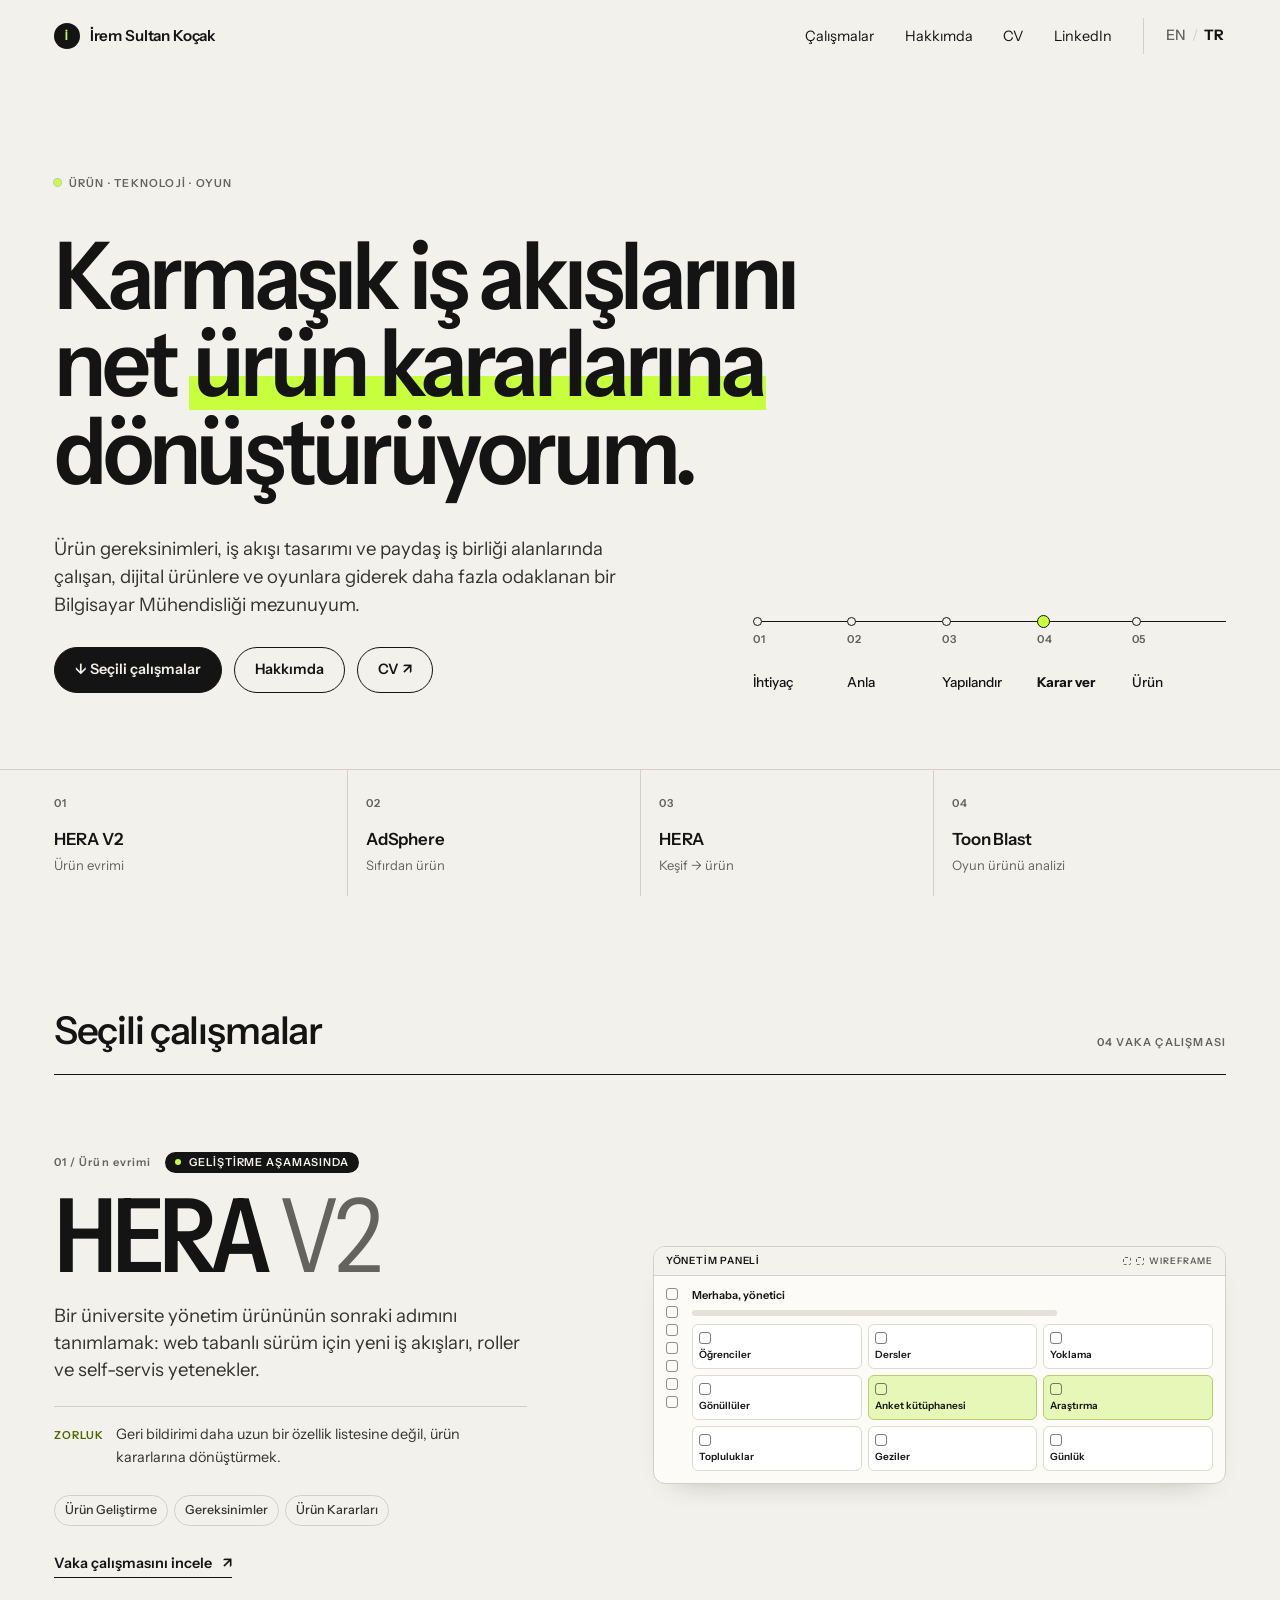
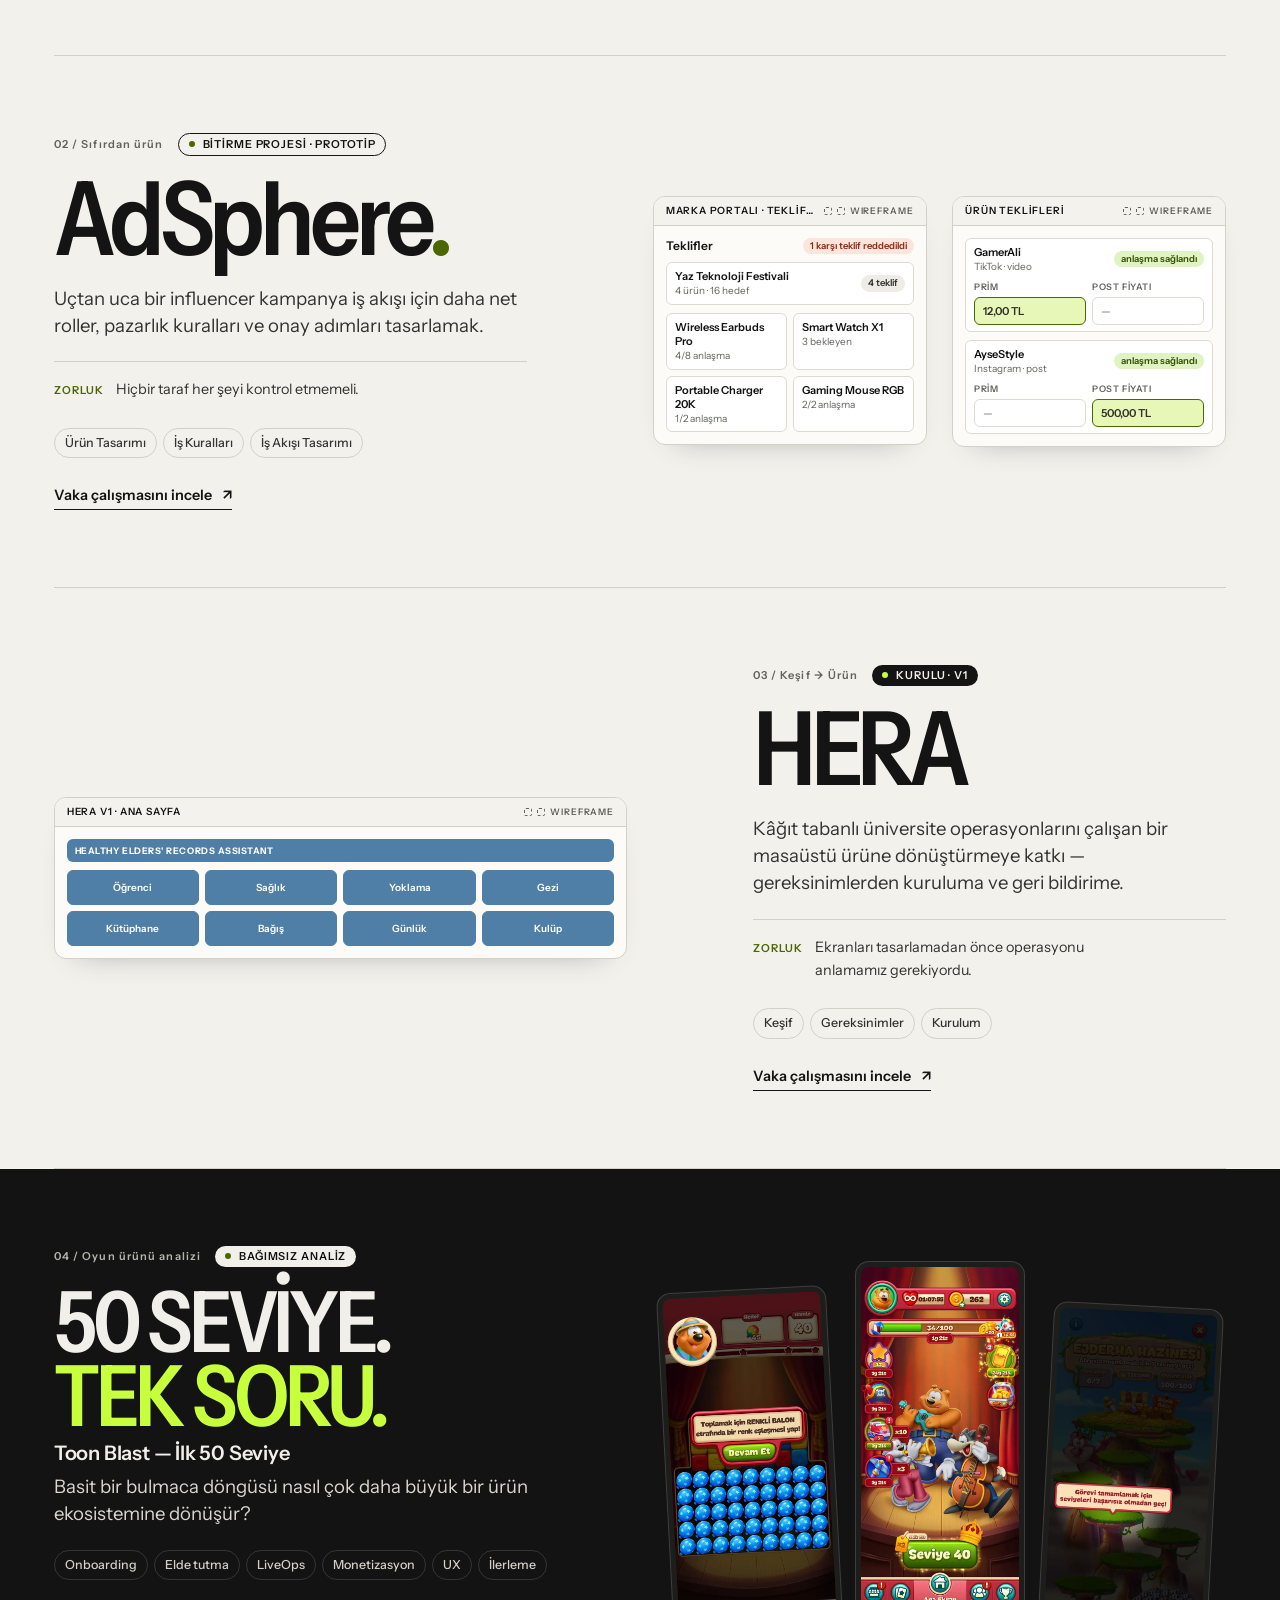
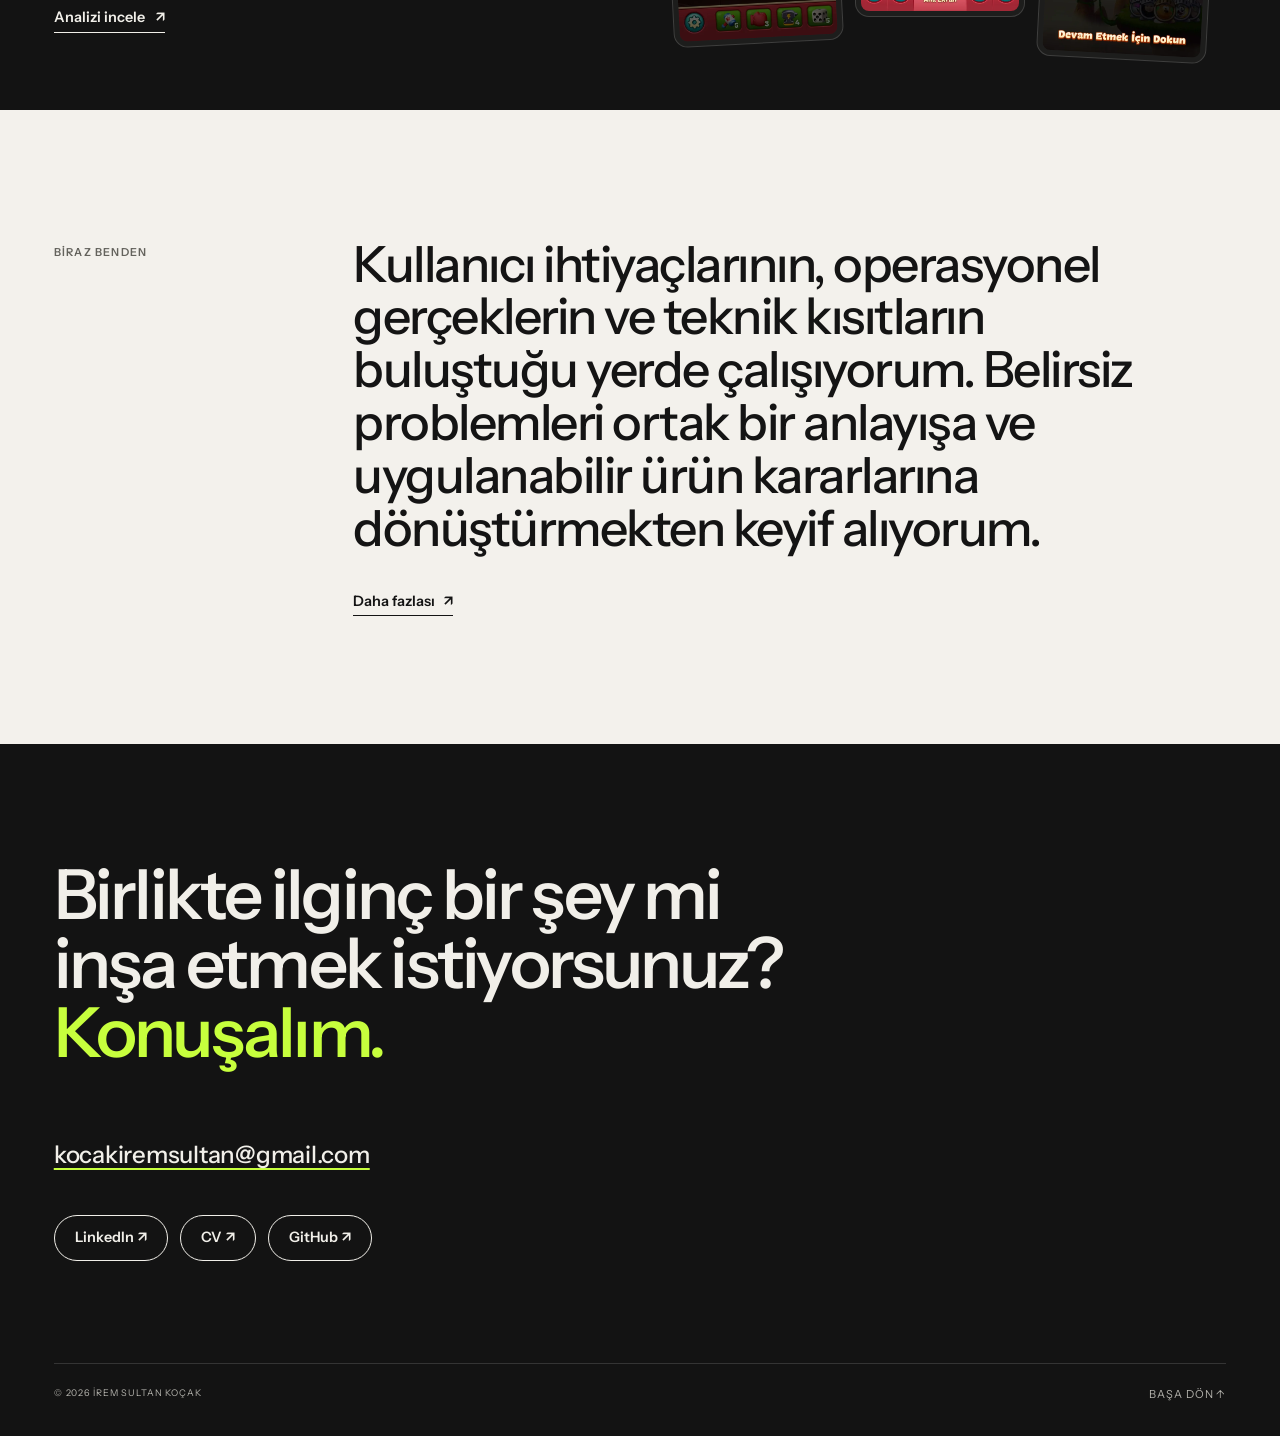
==== tr/index.html @ 8b63d917 "Add Turkish version of the site Turkish pages live under /tr with an EN/TR switch in the header and " ====
<!doctype html>
<html lang="tr"><head>
<meta charset="utf-8">
<meta name="viewport" content="width=device-width, initial-scale=1">
<title>İrem Sultan Koçak — Ürün Portfolyosu</title>
<meta name="description" content="İrem Sultan Koçak'ın ürün portfolyosu: gereksinimler, iş akışı tasarımı ve ürün kararları üzerine vaka çalışmaları — HERA V2, AdSphere, HERA ve bir Toon Blast ürün analizi.">
<meta property="og:title" content="İrem Sultan Koçak — Ürün Portfolyosu">
<meta property="og:description" content="Karmaşık iş akışlarını net ürün kararlarına dönüştürüyorum.">
<meta property="og:type" content="website">
<meta name="theme-color" content="#f3f1ec">
<link rel="icon" href="data:image/svg+xml,%3Csvg xmlns='http://www.w3.org/2000/svg' viewBox='0 0 32 32'%3E%3Ccircle cx='16' cy='16' r='16' fill='%23141414'/%3E%3Ccircle cx='16' cy='16' r='6' fill='%23c7ff3d'/%3E%3C/svg%3E">
<link rel="preconnect" href="https://fonts.googleapis.com">
<link rel="preconnect" href="https://fonts.gstatic.com" crossorigin="">
<link rel="stylesheet" href="https://fonts.googleapis.com/css2?family=Instrument+Sans:ital,wdth,wght@0,75..100,400..700;1,75..100,400..700&amp;display=swap">
<link rel="alternate" hreflang="en" href="https://iremsultankocak.github.io/">
<link rel="alternate" hreflang="tr" href="https://iremsultankocak.github.io/tr/">
<link rel="alternate" hreflang="x-default" href="https://iremsultankocak.github.io/">
<link rel="stylesheet" href="../styles.css">
<script>document.documentElement.classList.add('js')</script>
<script src="../main.js" defer=""></script>
</head>
<body>
<a class="skip-link" href="#main">İçeriğe geç</a>
<header class="site-header">
  <div class="container">
    <a class="brand" href="index.html"><span class="brand-mark" aria-hidden="true">İ</span>İrem Sultan Koçak</a>
    <button class="nav-toggle" type="button" aria-expanded="false" aria-controls="site-nav"><span class="nav-toggle-bars" aria-hidden="true"></span>Menü</button>
    <nav id="site-nav" class="site-nav" aria-label="Ana menü">
      <ul class="nav-list">
        <li><a href="#work">Çalışmalar</a></li>
        <li><a href="about.html">Hakkımda</a></li>
        <li><a class="ext" href="../assets/resume.pdf" target="_blank" rel="noopener">CV</a></li>
        <li><a class="ext" href="https://www.linkedin.com/in/irem-sultan-kocak" rel="noopener">LinkedIn</a></li>
        <li class="lang-switch"><a href="../index.html" lang="en" hreflang="en">EN</a><span aria-hidden="true">/</span><a href="index.html" lang="tr" hreflang="tr" aria-current="true">TR</a></li>
      </ul>
    </nav>
  </div>
</header>

<main id="main">
  <!-- Hero -->
  <section class="hero container" aria-labelledby="hero-title">
    <div class="grid hero-grid">
      <div class="hero-copy">
        <p class="eyebrow reveal"><span class="dot" aria-hidden="true"></span>Ürün · Teknoloji · Oyun</p>
        <h1 id="hero-title" class="display hero-title reveal reveal-d1">Karmaşık iş akışlarını<br> net <span class="mark">ürün kararlarına</span><br> dönüştürüyorum.</h1>
      </div>
      <div class="hero-side reveal reveal-d2">
        <p class="lead">Ürün gereksinimleri, iş akışı tasarımı ve paydaş iş birliği alanlarında çalışan, dijital ürünlere ve oyunlara giderek daha fazla odaklanan bir Bilgisayar Mühendisliği mezunuyum.</p>
        <div class="btn-row"><a class="btn btn--primary" href="#work">↓ Seçili çalışmalar</a> <a class="btn btn--ghost" href="about.html">Hakkımda</a> <a class="btn btn--ghost" href="../assets/resume.pdf" target="_blank" rel="noopener">CV ↗</a></div>
      </div>
      <figure class="hero-path reveal reveal-d3" aria-label="Nasıl çalışıyorum: İhtiyaç, Anla, Yapılandır, Karar ver, Ürün">
        <ol class="decide-path">
          <li><span>01</span>İhtiyaç</li>
          <li><span>02</span>Anla</li>
          <li><span>03</span>Yapılandır</li>
          <li class="is-key"><span>04</span>Karar ver</li>
          <li><span>05</span>Ürün</li>
        </ol>
      </figure>
    </div>
  </section>

  <!-- Contents -->
  <nav class="contents container" aria-label="Seçili çalışmalar">
    <ol>
      <li><a href="hera-v2.html"><span class="c-no">01</span><span class="c-title">HERA V2</span><span class="c-kind">Ürün evrimi</span></a></li>
      <li><a href="adsphere.html"><span class="c-no">02</span><span class="c-title">AdSphere</span><span class="c-kind">Sıfırdan ürün</span></a></li>
      <li><a href="hera.html"><span class="c-no">03</span><span class="c-title">HERA</span><span class="c-kind">Keşif → ürün</span></a></li>
      <li><a href="toon-blast.html"><span class="c-no">04</span><span class="c-title">Toon Blast</span><span class="c-kind">Oyun ürünü analizi</span></a></li>
    </ol>
  </nav>

  <!-- Selected work -->
  <section id="work" aria-labelledby="work-title" style="padding-top:clamp(72px,9vw,128px)">
   <div class="container">
    <div class="work-head">
      <h2 id="work-title" class="h2">Seçili çalışmalar</h2>
      <p class="eyebrow">04 vaka çalışması</p>
    </div>

    <!-- 01 HERA V2 -->
    <article class="feature feature--a">
      <div class="grid">
        <div class="f-text reveal">
          <p class="feature-no"><span>01 / Ürün evrimi</span><span class="status">Geliştirme aşamasında</span></p>
          <h3 class="feature-title"><a class="stretched" href="hera-v2.html">HERA <span class="v">V2</span></a></h3>
          <p class="feature-summary">Bir üniversite yönetim ürününün sonraki adımını tanımlamak: web tabanlı sürüm için yeni iş akışları, roller ve self-servis yetenekler.</p>
          <p class="feature-challenge"><span>Zorluk</span>Geri bildirimi daha uzun bir özellik listesine değil, ürün kararlarına dönüştürmek.</p>
          <ul class="tags" aria-label="Odak alanları"><li>Ürün Geliştirme</li><li>Gereksinimler</li><li>Ürün Kararları</li></ul>
          <span class="feature-cta" aria-hidden="true">Vaka çalışmasını incele <span class="arrow">↗</span></span>
        </div>
        <div class="f-media reveal reveal-d1">
          <figure class="wf-card is-right reveal" style="--wf-w:380px"><div class="wf" role="img" aria-label="Gerçek ekrana dayalı wireframe: geliştirme aşamasındaki HERA V2 yönetim paneli"><div class="wf-top"><b>Yönetim paneli</b><span><span lang="en">Wireframe</span></span></div><div class="wf-body"><div class="wf-split" style="grid-template-columns:18px 1fr"><div style="display:grid;gap:6px;align-content:start"><i class="wf-ico"></i><i class="wf-ico"></i><i class="wf-ico"></i><i class="wf-ico"></i><i class="wf-ico"></i><i class="wf-ico"></i><i class="wf-ico"></i></div><div style="display:grid;gap:8px"><span class="wf-t">Merhaba, yönetici</span><span class="wf-ln" style="--w:70%"></span><div class="wf-grid" style="--c:3"><div class="wf-tile"><i></i>Öğrenciler</div><div class="wf-tile"><i></i>Dersler</div><div class="wf-tile"><i></i>Yoklama</div><div class="wf-tile"><i></i>Gönüllüler</div><div class="wf-tile hl"><i></i>Anket kütüphanesi</div><div class="wf-tile hl"><i></i>Araştırma</div><div class="wf-tile"><i></i>Topluluklar</div><div class="wf-tile"><i></i>Geziler</div><div class="wf-tile"><i></i>Günlük</div></div></div></div></div></div></figure>
        </div>
      </div>
    </article>

    <!-- 02 AdSphere -->
    <article class="feature feature--a">
      <div class="grid">
        <div class="f-text reveal">
          <p class="feature-no"><span>02 / Sıfırdan ürün</span><span class="status status--outline">Bitirme projesi · Prototip</span></p>
          <h3 class="feature-title"><a class="stretched" href="adsphere.html">AdSphere<span class="lime" style="color:var(--olive)">.</span></a></h3>
          <p class="feature-summary">Uçtan uca bir influencer kampanya iş akışı için daha net roller, pazarlık kuralları ve onay adımları tasarlamak.</p>
          <p class="feature-challenge"><span>Zorluk</span>Hiçbir taraf her şeyi kontrol etmemeli.</p>
          <ul class="tags" aria-label="Odak alanları"><li>Ürün Tasarımı</li><li>İş Kuralları</li><li>İş Akışı Tasarımı</li></ul>
          <span class="feature-cta" aria-hidden="true">Vaka çalışmasını incele <span class="arrow">↗</span></span>
        </div>
        <div class="f-media reveal reveal-d1">
          <div class="wf-row-cards end"><figure class="wf-card  reveal" style="--wf-w:320px"><div class="wf" role="img" aria-label="Gerçek ekrana dayalı wireframe: kampanya tekliflerini ürüne göre gruplayan AdSphere marka portalı"><div class="wf-top"><b>Marka portalı · teklifler</b><span><span lang="en">Wireframe</span></span></div><div class="wf-body"><div class="wf-row sb"><span class="wf-t" style="font-size:12px">Teklifler</span><span class="wf-pill warn">1 karşı teklif reddedildi</span></div><div class="wf-box wf-row sb"><span><span class="wf-t">Yaz Teknoloji Festivali</span><br><span class="wf-m">4 ürün · 16 hedef</span></span><span class="wf-pill">4 teklif</span></div><div class="wf-grid" style="--c:2"><div class="wf-box"><span class="wf-t">Wireless Earbuds Pro</span><br><span class="wf-m">4/8 anlaşma</span></div><div class="wf-box"><span class="wf-t">Smart Watch X1</span><br><span class="wf-m">3 bekleyen</span></div><div class="wf-box"><span class="wf-t">Portable Charger 20K</span><br><span class="wf-m">1/2 anlaşma</span></div><div class="wf-box"><span class="wf-t">Gaming Mouse RGB</span><br><span class="wf-m">2/2 anlaşma</span></div></div></div></div></figure><figure class="wf-card  reveal" style="--wf-w:300px"><div class="wf" role="img" aria-label="Gerçek ekrana dayalı wireframe: her anlaşmada prim ya da post fiyatı içeren AdSphere ürün teklifi listesi"><div class="wf-top"><b>Ürün teklifleri</b><span><span lang="en">Wireframe</span></span></div><div class="wf-body"><div class="wf-box" style="display:grid;gap:6px"><div class="wf-row sb"><span><span class="wf-t">GamerAli</span><br><span class="wf-m">TikTok · video</span></span><span class="wf-pill ok">anlaşma sağlandı</span></div><div class="wf-grid" style="--c:2"><div><span class="wf-k">Prim</span><div class="wf-box" style="margin-top:3px;border-color:var(--olive);background:var(--lime-soft);font-weight:600">12,00 TL</div></div><div><span class="wf-k">Post fiyatı</span><div class="wf-box" style="margin-top:3px;color:var(--muted)">—</div></div></div></div><div class="wf-box" style="display:grid;gap:6px"><div class="wf-row sb"><span><span class="wf-t">AyseStyle</span><br><span class="wf-m">Instagram · post</span></span><span class="wf-pill ok">anlaşma sağlandı</span></div><div class="wf-grid" style="--c:2"><div><span class="wf-k">Prim</span><div class="wf-box" style="margin-top:3px;color:var(--muted)">—</div></div><div><span class="wf-k">Post fiyatı</span><div class="wf-box" style="margin-top:3px;border-color:var(--olive);background:var(--lime-soft);font-weight:600">500,00 TL</div></div></div></div></div></div></figure></div>
        </div>
      </div>
    </article>

    <!-- 03 HERA -->
    <article class="feature feature--c">
      <div class="grid">
        <div class="f-media reveal">
          <figure class="wf-card  reveal" style="--wf-w:380px"><div class="wf" role="img" aria-label="Gerçek ekrana dayalı wireframe: sekiz modül kutucuklu orijinal HERA masaüstü ana ekranı"><div class="wf-top"><b>HERA V1 · Ana sayfa</b><span><span lang="en">Wireframe</span></span></div><div class="wf-body"><div class="wf-apphead">HEALTHY ELDERS' RECORDS ASSISTANT</div><div class="wf-grid" style="--c:4"><div class="wf-tile solid">Öğrenci</div><div class="wf-tile solid">Sağlık</div><div class="wf-tile solid">Yoklama</div><div class="wf-tile solid">Gezi</div><div class="wf-tile solid">Kütüphane</div><div class="wf-tile solid">Bağış</div><div class="wf-tile solid">Günlük</div><div class="wf-tile solid">Kulüp</div></div></div></div></figure>
        </div>
        <div class="f-text reveal reveal-d1">
          <p class="feature-no"><span>03 / Keşif → Ürün</span><span class="status">Kurulu · V1</span></p>
          <h3 class="feature-title"><a class="stretched" href="hera.html">HERA</a></h3>
          <p class="feature-summary">Kâğıt tabanlı üniversite operasyonlarını çalışan bir masaüstü ürüne dönüştürmeye katkı — gereksinimlerden kuruluma ve geri bildirime.</p>
          <p class="feature-challenge"><span>Zorluk</span>Ekranları tasarlamadan önce operasyonu anlamamız gerekiyordu.</p>
          <ul class="tags" aria-label="Odak alanları"><li>Keşif</li><li>Gereksinimler</li><li>Kurulum</li></ul>
          <span class="feature-cta" aria-hidden="true">Vaka çalışmasını incele <span class="arrow">↗</span></span>
        </div>
      </div>
    </article>
   </div>

  <!-- 04 Toon Blast -->
  <article class="feature feature--game band--dark on-dark">
    <div class="container">
      <div class="grid">
        <div class="f-text reveal">
          <p class="feature-no"><span>04 / Oyun ürünü analizi</span><span class="status">Bağımsız analiz</span></p>
          <h3 class="feature-title"><a class="stretched" href="toon-blast.html">50 SEVİYE.<span class="lime">TEK SORU.</span></a></h3>
          <h4 class="h4" style="font-size:1.25rem;margin-bottom:10px">Toon Blast — İlk 50 Seviye</h4>
          <p class="feature-summary">Basit bir bulmaca döngüsü nasıl çok daha büyük bir ürün ekosistemine dönüşür?</p>
          <ul class="tags" aria-label="Odak alanları"><li>Onboarding</li><li>Elde tutma</li><li>LiveOps</li><li>Monetizasyon</li><li>UX</li><li>İlerleme</li></ul>
          <span class="feature-cta" aria-hidden="true">Analizi incele <span class="arrow">↗</span></span>
        </div>
        <div class="f-media reveal reveal-d1">
          <div class="phones">
            <img src="../assets/toon-blast/onboarding-balloon.webp" width="621" height="1350" alt="Renkli balon mekaniğini tanıtan bağlamsal Toon Blast eğitimi" loading="lazy">
            <img src="../assets/toon-blast/home-event-hub.webp" width="621" height="1350" alt="Birden çok süreli etkinlik girişiyle çevrili Toon Blast ana ekranı" loading="lazy">
            <img src="../assets/toon-blast/dragon-treasure-rule.webp" width="621" height="1350" alt="Oyuncudan yedi seviyeyi kaybetmeden geçmesini isteyen Toon Blast Ejderha Hazinesi etkinliği" loading="lazy">
          </div>
        </div>
      </div>
    </div>
  </article>
  </section>

  <!-- About teaser -->
  <section class="section about-teaser container" aria-labelledby="about-title">
    <div class="grid">
      <p class="eyebrow">Biraz benden</p>
      <div class="about-body reveal">
        <h2 id="about-title" class="h2">Kullanıcı ihtiyaçlarının, operasyonel gerçeklerin ve teknik kısıtların buluştuğu yerde çalışıyorum. Belirsiz problemleri ortak bir anlayışa ve uygulanabilir ürün kararlarına dönüştürmekten keyif alıyorum.</h2>
        <a class="link" href="about.html">Daha fazlası <span class="arrow">↗</span></a>
      </div>
    </div>
  </section>
</main>

<footer class="site-footer on-dark">
  <div class="container">
    <p class="footer-cta">Birlikte ilginç bir şey mi inşa etmek istiyorsunuz? <em>Konuşalım.</em></p>
    <p class="footer-mail"><a href="mailto:kocakiremsultan@gmail.com">kocakiremsultan@gmail.com</a></p>
    <div class="footer-links"><a class="btn" href="https://www.linkedin.com/in/irem-sultan-kocak" rel="noopener">LinkedIn ↗</a> <a class="btn" href="../assets/resume.pdf" target="_blank" rel="noopener">CV ↗</a> <a class="btn" href="https://github.com/iremsultankocak" rel="noopener">GitHub ↗</a></div>
    <div class="footer-meta"><small>© 2026 İrem Sultan Koçak</small><a href="#main">Başa dön ↑</a></div>
  </div>
</footer>


</body></html>
---- styles.css ----
/* ==========================================================================
   İrem Sultan Koçak — Product Portfolio
   Design system: tokens → base → layout → components → pages → utilities
   ========================================================================== */

/* ---------- 1. Tokens ---------- */
:root {
  /* Color */
  --bg: #f3f1ec;
  --bg-raised: #f8f7f3;
  --surface: #e9e6de;
  --surface-2: #dfdbd1;
  --ink: #141414;
  --ink-2: #33332f;
  --muted: #64635d;
  --line: #d4d0c6;
  --line-strong: #1414141f;
  --lime: #c7ff3d;
  --lime-soft: #e6f7b8;
  --olive: #4c6600;          /* lime family, AA on --bg for text */
  --dark: #131313;
  --dark-2: #1d1d1c;
  --dark-line: #ffffff24;
  --dark-muted: #b4b3ad;
  --warn: #8a4b00;

  /* Type */
  --font-sans: "Instrument Sans", "Helvetica Neue", Arial, sans-serif;
  --font-label: "Instrument Sans", "Helvetica Neue", Arial, sans-serif;

  --fs-display: clamp(2.7rem, 7.3vw, 8.25rem);
  --fs-h1: clamp(2.9rem, 7.4vw, 7.25rem);
  --fs-h2: clamp(2rem, 3.9vw, 3.6rem);
  --fs-h3: clamp(1.35rem, 1.9vw, 1.8rem);
  --fs-h4: 1.125rem;
  --fs-lead: clamp(1.15rem, 1.45vw, 1.4rem);
  --fs-body: 1.0625rem;
  --fs-small: .9rem;
  --fs-caption: .8125rem;
  --fs-micro: .6875rem;
  --fs-label: .72rem;

  --lh-tight: .94;
  --lh-head: 1.06;
  --lh-body: 1.62;

  /* Space */
  --gutter: clamp(20px, 4.2vw, 64px);
  --col-gap: clamp(16px, 2vw, 32px);
  --section: clamp(80px, 10vw, 152px);
  --section-sm: clamp(56px, 6.5vw, 96px);
  --max: 1440px;
  --measure: 64ch;

  /* Shape / motion */
  --radius: 4px;
  --ease: cubic-bezier(.2, .7, .1, 1);
  --header-h: 72px;
}

/* ---------- 2. Base ---------- */
*, *::before, *::after { box-sizing: border-box; }
html { -webkit-text-size-adjust: 100%; scroll-behavior: smooth; scroll-padding-top: calc(var(--header-h) + 16px); }
body {
  margin: 0;
  background: var(--bg);
  color: var(--ink);
  font-family: var(--font-sans);
  font-size: var(--fs-body);
  line-height: var(--lh-body);
  font-feature-settings: "ss01", "cv11";
  -webkit-font-smoothing: antialiased;
  text-rendering: optimizeLegibility;
  overflow-x: hidden;
}
img { display: block; max-width: 100%; height: auto; }
h1, h2, h3, h4 { margin: 0; font-weight: 600; letter-spacing: -.02em; line-height: var(--lh-head); text-wrap: balance; }
p { margin: 0 0 1em; text-wrap: pretty; }
p:last-child { margin-bottom: 0; }
figure { margin: 0; }
a { color: inherit; text-decoration-thickness: 1px; text-underline-offset: .2em; }
em { font-style: italic; }
strong, b { font-weight: 600; }
::selection { background: var(--lime); color: var(--ink); }
:focus-visible { outline: 2px solid var(--ink); outline-offset: 3px; box-shadow: 0 0 0 5px var(--lime); border-radius: 2px; }
.on-dark :focus-visible, .on-dark:focus-visible { outline-color: var(--lime); box-shadow: none; }

.skip-link {
  position: absolute; left: 12px; top: -60px; z-index: 100;
  background: var(--ink); color: var(--bg); padding: 10px 16px; font-size: var(--fs-small); text-decoration: none;
}
.skip-link:focus { top: 12px; }
.sr-only { position: absolute; width: 1px; height: 1px; overflow: hidden; clip: rect(0 0 0 0); white-space: nowrap; }

/* ---------- 3. Layout ---------- */
.container { width: 100%; max-width: var(--max); margin-inline: auto; padding-inline: var(--gutter); }
.grid { display: grid; grid-template-columns: repeat(12, minmax(0, 1fr)); column-gap: var(--col-gap); }
.section { padding-block: var(--section); }
.section--sm { padding-block: var(--section-sm); }
.section + .section:not(.band) { border-top: 1px solid var(--line); }
.band { background: var(--surface); }
.band--dark { background: var(--dark); color: #f1efe9; }
.band--lime { background: var(--lime); }

/* Section heading pattern: number in the margin, content on 9 columns */
.section-head { margin-bottom: clamp(36px, 4.5vw, 64px); }
.section-head .section-no { grid-column: 1 / span 2; }
.section-head .section-body { grid-column: 3 / span 9; }
.section-body > * + * { margin-top: 20px; }
.section-body .eyebrow + h2 { margin-top: 14px; }
@media (max-width: 760px) {
  .section-head { row-gap: 18px; }
  .section-head .section-no, .section-head .section-body, .reading, .inset { grid-column: 1 / -1; }
  .section-head .section-no { font-size: 2.6rem; }
}

.span-full { grid-column: 1 / -1; }
.inset { grid-column: 3 / span 10; }
.reading { grid-column: 3 / span 7; }

/* ---------- 4. Typography components ---------- */
.eyebrow {
  font-family: var(--font-label);
  font-size: var(--fs-micro);
  font-weight: 600;
  letter-spacing: .11em;
  text-transform: uppercase;
  color: var(--muted);
  margin: 0;
}
.on-dark .eyebrow, .band--dark .eyebrow { color: var(--dark-muted); }
.eyebrow .dot { display: inline-block; width: 7px; height: 7px; border-radius: 50%; background: var(--lime); margin-right: 8px; vertical-align: 1px; box-shadow: 0 0 0 1px #14141433; }

.display { font-size: var(--fs-display); line-height: var(--lh-tight); letter-spacing: -.045em; font-weight: 600; font-stretch: 92%; }
.h1 { font-size: var(--fs-h1); line-height: var(--lh-tight); letter-spacing: -.045em; font-weight: 600; font-stretch: 90%; }
.h2 { font-size: var(--fs-h2); letter-spacing: -.03em; font-weight: 550; }
.h3 { font-size: var(--fs-h3); letter-spacing: -.02em; font-weight: 550; }
.h4 { font-size: var(--fs-h4); letter-spacing: -.01em; font-weight: 600; }
.h2 em, .h1 em, .display em { font-style: normal; color: var(--muted); }
.band--dark .h2 em, .band--dark .h1 em { color: var(--dark-muted); }

.mark { background: linear-gradient(transparent 62%, var(--lime) 62%, var(--lime) 92%, transparent 92%); padding-inline: .04em; }
.lime { color: var(--lime); }

.lead { font-size: var(--fs-lead); line-height: 1.5; color: var(--ink-2); max-width: 58ch; }
.band--dark .lead { color: #d9d7d0; }
.prose { max-width: var(--measure); color: var(--ink-2); }
.prose--lg { font-size: 1.1875rem; }
.band--dark .prose { color: #cfcdc6; }
.muted { color: var(--muted); }

.section-no {
  font-size: clamp(3rem, 6vw, 5.5rem);
  font-weight: 400;
  line-height: .8;
  letter-spacing: -.05em;
  color: var(--surface-2);
  font-variant-numeric: tabular-nums;
  margin: 0;
}
.band .section-no { color: #cfcabe; }
.band--dark .section-no { color: #3a3a37; }

.caption, figcaption { font-size: var(--fs-caption); line-height: 1.55; color: var(--muted); }
.caption-label { font-family: var(--font-label); font-size: var(--fs-micro); letter-spacing: .08em; text-transform: uppercase; color: var(--ink); margin-right: 6px; }
.band--dark figcaption, .band--dark .caption { color: var(--dark-muted); }
.band--dark .caption-label { color: #f1efe9; }

.note { font-size: var(--fs-caption); color: var(--muted); display: flex; gap: 10px; max-width: 80ch; margin-top: 20px; }
.note::before { content: ""; flex: 0 0 18px; height: 1px; background: currentColor; margin-top: .75em; }
.band--dark .note { color: var(--dark-muted); }

.pullquote {
  font-size: clamp(1.6rem, 3vw, 2.6rem);
  line-height: 1.12;
  letter-spacing: -.025em;
  font-weight: 500;
  margin: 0;
  padding-left: clamp(18px, 2vw, 28px);
  border-left: 3px solid var(--lime);
  max-width: 24ch;
}
.aside-line {
  display: flex; gap: 12px; align-items: baseline;
  font-size: 1.125rem; font-weight: 500; letter-spacing: -.01em;
  margin-top: 36px; color: var(--ink);
}
.aside-line::before { content: "↳"; color: var(--olive); font-weight: 400; }
.band--dark .aside-line { color: #f1efe9; }
.band--dark .aside-line::before { color: var(--lime); }

/* ---------- 5. Links & buttons ---------- */
.link {
  display: inline-flex; align-items: center; gap: 8px;
  font-size: var(--fs-small); font-weight: 600; text-decoration: none;
  border-bottom: 1px solid currentColor; padding-bottom: 2px;
  transition: gap .25s var(--ease), color .2s;
}
.link:hover { gap: 12px; }
.link .arrow { transition: transform .25s var(--ease); }
.btn {
  display: inline-flex; align-items: center; gap: 10px;
  min-height: 46px; padding: 0 20px;
  font-size: var(--fs-small); font-weight: 600; text-decoration: none;
  border: 1px solid var(--ink); border-radius: 999px;
  transition: background .2s, color .2s, transform .2s var(--ease);
}
.btn--primary { background: var(--ink); color: var(--bg); }
.btn--primary:hover { background: var(--lime); color: var(--ink); }
.btn--ghost:hover { background: var(--ink); color: var(--bg); }
.btn-row { display: flex; flex-wrap: wrap; gap: 12px; align-items: center; }

/* ---------- 6. Header / navigation ---------- */
.site-header {
  position: sticky; top: 0; z-index: 50;
  background: color-mix(in srgb, var(--bg) 88%, transparent);
  backdrop-filter: saturate(1.4) blur(10px);
  -webkit-backdrop-filter: saturate(1.4) blur(10px);
  border-bottom: 1px solid transparent;
  transition: border-color .3s;
}
.site-header.is-scrolled { border-bottom-color: var(--line); }
.site-header .container { height: var(--header-h); display: flex; align-items: center; justify-content: space-between; gap: 24px; }
.brand { display: inline-flex; align-items: center; gap: 10px; font-weight: 600; letter-spacing: -.01em; text-decoration: none; font-size: .95rem; }
.brand-mark { width: 26px; height: 26px; border-radius: 50%; background: var(--ink); color: var(--lime); display: grid; place-items: center; font-size: .7rem; font-weight: 700; letter-spacing: 0; }
.nav-list { list-style: none; margin: 0; padding: 0; display: flex; gap: clamp(18px, 2.4vw, 34px); align-items: center; }
.nav-list a { font-size: var(--fs-small); text-decoration: none; position: relative; padding: 6px 0; }
.nav-list a::after { content: ""; position: absolute; left: 0; right: 0; bottom: 0; height: 2px; background: var(--lime); transform: scaleX(0); transform-origin: left; transition: transform .3s var(--ease); }
.nav-list a:hover::after, .nav-list a[aria-current="page"]::after { transform: scaleX(1); }
.nav-list a[aria-current="page"] { font-weight: 600; }
.ext::after { content: " ↗"; }
.nav-toggle { display: none; }

@media (max-width: 760px) {
  .nav-toggle {
    display: inline-flex; align-items: center; gap: 10px;
    background: none; border: 1px solid var(--ink); border-radius: 999px;
    height: 40px; padding: 0 16px; font: inherit; font-size: var(--fs-small); font-weight: 600; color: var(--ink); cursor: pointer;
  }
  .nav-toggle-bars { width: 14px; height: 8px; position: relative; }
  .nav-toggle-bars::before, .nav-toggle-bars::after { content: ""; position: absolute; left: 0; right: 0; height: 1.5px; background: currentColor; transition: transform .25s var(--ease), top .25s var(--ease); }
  .nav-toggle-bars::before { top: 0; }
  .nav-toggle-bars::after { top: 6.5px; }
  .nav-toggle[aria-expanded="true"] .nav-toggle-bars::before { top: 3.25px; transform: rotate(45deg); }
  .nav-toggle[aria-expanded="true"] .nav-toggle-bars::after { top: 3.25px; transform: rotate(-45deg); }
  .site-nav {
    position: absolute; top: var(--header-h); left: 0; right: 0;
    background: var(--bg); border-bottom: 1px solid var(--line);
    padding: 8px var(--gutter) 28px;
  }
  .js .site-nav:not(.is-open) { display: none; }
  .nav-list { flex-direction: column; align-items: stretch; gap: 0; }
  .nav-list li { border-top: 1px solid var(--line); }
  .nav-list a { display: block; padding: 16px 0; font-size: 1.5rem; font-weight: 500; letter-spacing: -.02em; }
  .nav-list a::after { display: none; }
  .nav-list a[aria-current="page"] { color: var(--olive); }
}

/* ---------- 7. Footer ---------- */
.site-footer { background: var(--dark); color: #f1efe9; padding-block: clamp(72px, 9vw, 128px) 32px; }
.footer-cta { font-size: clamp(2.2rem, 5.4vw, 5rem); line-height: 1; letter-spacing: -.04em; font-weight: 550; max-width: 16ch; }
.footer-cta em { font-style: normal; color: var(--lime); }
.footer-links { display: flex; flex-wrap: wrap; gap: 12px; margin-top: 40px; }
.footer-links .btn { border-color: #f1efe9; color: #f1efe9; }
.footer-links .btn:hover { background: var(--lime); border-color: var(--lime); color: var(--ink); }
.footer-meta { display: flex; justify-content: space-between; gap: 16px; flex-wrap: wrap; margin-top: clamp(64px, 8vw, 112px); padding-top: 22px; border-top: 1px solid var(--dark-line); font-family: var(--font-label); font-size: var(--fs-micro); letter-spacing: .08em; text-transform: uppercase; color: var(--dark-muted); }
.footer-meta a { text-decoration: none; }
.footer-meta a:hover { color: var(--lime); }

/* ---------- 8. Tags, status, metadata ---------- */
.tags { display: flex; flex-wrap: wrap; gap: 6px; list-style: none; margin: 0; padding: 0; }
.tags li, .tag {
  font-family: var(--font-sans); font-size: .78rem; font-weight: 500; letter-spacing: 0;
  border: 1px solid var(--line); border-radius: 999px; padding: 4px 10px; color: var(--ink-2); white-space: nowrap;
}
.band--dark .tags li { border-color: var(--dark-line); color: #d2d0c9; }
.status {
  display: inline-flex; align-items: center; gap: 8px; font-weight: 600;
  font-family: var(--font-label); font-size: var(--fs-micro); letter-spacing: .08em; text-transform: uppercase;
  padding: 5px 10px; border-radius: 999px; background: var(--ink); color: var(--bg); white-space: nowrap;
}
.status::before { content: ""; width: 6px; height: 6px; border-radius: 50%; background: var(--lime); }
.status--outline { background: transparent; color: var(--ink); border: 1px solid var(--ink); }
.status--outline::before { background: var(--olive); }
.band--dark .status { background: #f1efe9; color: var(--ink); }
.band--dark .status::before { background: var(--olive); }

.meta-strip {
  display: grid; grid-template-columns: repeat(4, minmax(0, 1fr)); gap: 0;
  border-top: 1px solid var(--ink); border-bottom: 1px solid var(--line);
  margin: 0;
}
.meta-strip > div { padding: 18px 20px 20px 0; }
.meta-strip > div + div { padding-left: 20px; border-left: 1px solid var(--line); }
.meta-strip dt { font-family: var(--font-label); font-size: var(--fs-micro); letter-spacing: .1em; text-transform: uppercase; color: var(--muted); margin-bottom: 8px; }
.meta-strip dd { margin: 0; font-weight: 500; line-height: 1.35; }
@media (max-width: 900px) {
  .meta-strip { grid-template-columns: repeat(2, minmax(0, 1fr)); }
  .meta-strip > div:nth-child(3) { padding-left: 0; border-left: 0; }
  .meta-strip > div:nth-child(n+3) { border-top: 1px solid var(--line); }
}

/* ---------- 9. Screenshots (shared system) ---------- */
.shot { min-width: 0; }
.shot-frame {
  position: relative;
  background: var(--surface);
  padding: clamp(10px, 1.6vw, 22px);
  border-radius: var(--radius);
}
.band .shot-frame { background: var(--bg-raised); }
.band--dark .shot-frame { background: var(--dark-2); }
.shot-frame img {
  width: 100%;
  border: 1px solid #14141418;
  border-radius: 2px;
  background: #fff;
  box-shadow: 0 1px 0 #ffffff80 inset, 0 18px 40px -24px #14141455;
}
.shot-head {
  display: flex; justify-content: space-between; gap: 16px; align-items: baseline;
  border-top: 1px solid var(--ink); padding: 10px 0 12px;
  font-family: var(--font-label); font-size: var(--fs-micro); letter-spacing: .1em; text-transform: uppercase;
}
.shot-head span:last-child { color: var(--muted); text-align: right; }
.band--dark .shot-head { border-color: #f1efe9; }
.band--dark .shot-head span:last-child { color: var(--dark-muted); }
.shot figcaption { margin-top: 12px; max-width: 70ch; }

/* Screenshot components: focused crops at a controlled size, never full-bleed */
.shot--c { width: 100%; max-width: var(--shot-w, 520px); }
.shot--c.w-xs { --shot-w: 300px; } .shot--c.w-s { --shot-w: 400px; } .shot--c.w-m { --shot-w: 520px; } .shot--c.w-l { --shot-w: 680px; }
.shot--c .shot-frame { padding: 8px; border-radius: 10px; background: var(--surface); border: 1px solid #14141412; }
.band .shot--c .shot-frame { background: var(--bg-raised); }
.band--dark .shot--c .shot-frame { background: var(--dark-2); border-color: #ffffff14; }
.shot--c .shot-frame img { border-radius: 6px; border: 1px solid #14141414; box-shadow: 0 10px 24px -18px #14141466; }
.shot--c .shot-head { border-top-width: 1px; padding: 8px 0 10px; }
.shot--c figcaption { margin-top: 10px; }
.shot--c .zoom-btn { right: 16px; bottom: 16px; padding: 7px 10px; }
.shot--c.is-right { margin-left: auto; }
.shot--c.is-center { margin-inline: auto; }
.shot--game .shot-frame { background: var(--ink); border-radius: 18px; padding: 6px; }
.shot--game .shot-frame img { border-radius: 13px; border: 0; }
.comp-row { display: flex; flex-wrap: wrap; gap: var(--col-gap); align-items: flex-start; }
.comp-row > .shot--c { flex: 1 1 260px; }
.comp-stack { display: grid; gap: 14px; }

/* Crops: show a region without distorting */
.crop { overflow: hidden; border-radius: 2px; }
.crop img { aspect-ratio: var(--ratio, 16 / 10); object-fit: cover; object-position: var(--pos, top left); }

/* Phone screenshots */
.shot--phone .shot-frame { padding: 10px; border-radius: 22px; background: var(--ink); max-width: 320px; margin-inline: auto; }
.shot--phone .shot-frame img { border-radius: 14px; border: 0; box-shadow: none; }
.shot--phone figcaption { max-width: 320px; margin-inline: auto; }

/* Zoom affordance (injected by main.js) */
.zoom-btn {
  position: absolute; right: clamp(16px, 2vw, 30px); bottom: clamp(16px, 2vw, 30px);
  display: inline-flex; align-items: center; gap: 6px;
  font: 600 var(--fs-micro)/1 var(--font-label); letter-spacing: .08em; text-transform: uppercase;
  background: var(--ink); color: var(--bg); border: 0; border-radius: 999px; padding: 9px 12px; cursor: zoom-in;
  opacity: 0; transform: translateY(4px); transition: opacity .2s, transform .2s var(--ease), background .2s, color .2s;
}
.shot-frame:hover .zoom-btn, .zoom-btn:focus-visible { opacity: 1; transform: none; }
.zoom-btn:hover { background: var(--lime); color: var(--ink); }
@media (hover: none) { .zoom-btn { opacity: 1; transform: none; } }
.shot--phone .zoom-btn { right: 18px; bottom: 18px; }

.lightbox { border: 0; padding: 0; margin: 0; width: 100vw; height: 100vh; max-width: none; max-height: none; background: #0f0f0fef; color: #f1efe9; }
.lightbox::backdrop { background: #0f0f0fcc; }
.lightbox[open] { display: grid; grid-template-rows: auto 1fr auto; }
.lightbox-bar { display: flex; justify-content: space-between; align-items: center; padding: 14px var(--gutter); font-family: var(--font-label); font-size: var(--fs-micro); letter-spacing: .08em; text-transform: uppercase; color: var(--dark-muted); }
.lightbox-close { background: #f1efe9; color: var(--ink); border: 0; border-radius: 999px; padding: 10px 16px; font: 600 var(--fs-micro)/1 var(--font-label); letter-spacing: .08em; text-transform: uppercase; cursor: pointer; }
.lightbox-close:hover { background: var(--lime); }
.lightbox-stage { overflow: auto; display: grid; place-items: center; padding: 0 var(--gutter); min-height: 0; }
.lightbox-stage img { max-width: min(100%, 2048px); max-height: 100%; width: auto; height: auto; background: #fff; }
.lightbox-stage.is-native img { max-height: none; max-width: none; }
.lightbox-caption { padding: 14px var(--gutter) 20px; font-size: var(--fs-caption); color: var(--dark-muted); max-width: 90ch; }

/* ---------- 10. Diagram primitives ---------- */
/* Flow: horizontal step chain that stacks on small screens */
.flow { list-style: none; margin: 0; padding: 0; display: flex; flex-wrap: wrap; align-items: stretch; gap: 0; counter-reset: step; }
.flow li {
  position: relative; flex: 1 1 0; min-width: 0;
  padding: 16px 16px 16px 16px; margin-right: 26px;
  background: var(--bg-raised); border: 1px solid var(--line); border-radius: var(--radius);
  font-weight: 500; line-height: 1.3; font-size: .975rem;
}
.flow li::after {
  content: "→"; position: absolute; right: -24px; top: 50%; transform: translateY(-50%);
  width: 20px; text-align: center; color: var(--muted); z-index: 1; font-weight: 400;
}
.flow li:last-child { margin-right: 0; }
.flow li:last-child::after { display: none; }
.flow--numbered li::before { counter-increment: step; content: counter(step, decimal-leading-zero); display: block; font: 600 var(--fs-micro)/1 var(--font-label); letter-spacing: .08em; color: var(--muted); margin-bottom: 10px; }
.flow li.is-key, .band .flow li.is-key { background: var(--lime); border-color: var(--ink); }
.flow--dark li { background: transparent; border-color: var(--dark-line); color: #f1efe9; }
.band .flow li { background: var(--bg-raised); }
@media (max-width: 760px) {
  .flow { flex-direction: column; gap: 22px; }
  .flow li { margin-right: 0; padding-right: 16px; }
  .flow li::after { content: "↓"; right: auto; left: 18px; top: auto; bottom: -21px; transform: none; }
}

/* Timeline */
.timeline { list-style: none; margin: 0; padding: 0; display: grid; grid-template-columns: repeat(var(--steps, 7), minmax(0, 1fr)); position: relative; }
.timeline::before { content: ""; position: absolute; left: 0; right: 0; top: 11px; height: 1px; background: var(--ink); }
.timeline li { position: relative; padding: 36px 14px 0 0; }
.timeline li::before { content: ""; position: absolute; top: 5px; left: 0; width: 13px; height: 13px; border-radius: 50%; background: var(--bg); border: 1px solid var(--ink); }
.band .timeline li::before { background: var(--surface); }
.timeline li.is-key::before { background: var(--lime); }
.timeline .t-phase { display: block; font: 600 var(--fs-micro)/1 var(--font-label); letter-spacing: .1em; text-transform: uppercase; color: var(--muted); margin-bottom: 10px; }
.timeline .t-title { display: block; font-weight: 600; font-size: 1.05rem; letter-spacing: -.01em; line-height: 1.2; }
.timeline .t-text { display: block; margin-top: 6px; font-size: var(--fs-caption); color: var(--muted); line-height: 1.45; }
@media (max-width: 900px) {
  .timeline { grid-template-columns: 1fr; gap: 0; }
  .timeline::before { left: 6px; right: auto; top: 6px; bottom: 6px; width: 1px; height: auto; }
  .timeline li { padding: 0 0 22px 34px; }
  .timeline li::before { top: 3px; }
}

/* Panel (non-card container for diagrams) */
.panel { border-top: 1px solid var(--ink); padding-top: 22px; }
.panel-label { font: 600 var(--fs-micro)/1 var(--font-label); letter-spacing: .1em; text-transform: uppercase; color: var(--muted); display: block; margin-bottom: 16px; }
.band--dark .panel { border-color: #f1efe9; }
.band--dark .panel-label { color: var(--dark-muted); }

/* Columns of short statements */
.cols { display: grid; grid-template-columns: repeat(var(--cols, 3), minmax(0, 1fr)); gap: var(--col-gap); }
.cols > * { min-width: 0; }
@media (max-width: 900px) { .cols { grid-template-columns: repeat(min(var(--cols, 3), 2), minmax(0, 1fr)); } }
@media (max-width: 600px) { .cols { grid-template-columns: 1fr; } }

.stat { font-size: clamp(3.5rem, 7vw, 6.5rem); line-height: .85; letter-spacing: -.05em; font-weight: 500; font-variant-numeric: tabular-nums; display: block; margin-bottom: 14px; }
.band--dark .stat { color: var(--lime); }

/* Decision block: problem → decision */
.decision { display: grid; grid-template-columns: repeat(12, minmax(0, 1fr)); column-gap: var(--col-gap); row-gap: 28px; padding-block: clamp(40px, 5vw, 72px); border-top: 1px solid var(--line); }
.decision:first-of-type { border-top-color: var(--ink); }
.decision-index { grid-column: 1 / span 2; font: 600 var(--fs-micro)/1.4 var(--font-label); letter-spacing: .1em; text-transform: uppercase; color: var(--muted); }
.decision-index b { display: block; font: 400 clamp(2.4rem, 4vw, 3.6rem)/.9 var(--font-sans); letter-spacing: -.04em; color: var(--ink); margin-bottom: 10px; }
.decision-main { grid-column: 3 / span 5; }
.decision-main h3 { margin-bottom: 22px; }
.decision-visual { grid-column: 8 / span 5; align-self: start; }
.pd { display: grid; grid-template-columns: 92px 1fr; gap: 10px 14px; margin: 0; }
.pd dt { font: 600 var(--fs-micro)/1.9 var(--font-label); letter-spacing: .1em; text-transform: uppercase; color: var(--muted); }
.pd dt.is-decision { color: var(--olive); }
.pd dd { margin: 0; color: var(--ink-2); }
@media (max-width: 900px) {
  .decision-index { grid-column: 1 / -1; }
  .decision-index b { display: inline; margin-right: 10px; }
  .decision-main, .decision-visual { grid-column: 1 / -1; }
}
@media (max-width: 480px) { .pd { grid-template-columns: 1fr; gap: 2px; } .pd dd { margin-bottom: 12px; } }

/* Mini diagram canvas */
.dgm { background: var(--bg-raised); border: 1px solid var(--line); border-radius: var(--radius); padding: clamp(18px, 2.4vw, 28px); }
.band .dgm { background: var(--bg); }
.dgm-title { font: 600 var(--fs-micro)/1 var(--font-label); letter-spacing: .1em; text-transform: uppercase; color: var(--muted); margin-bottom: 18px; display: block; }
.node { display: inline-flex; flex-direction: column; align-items: center; justify-content: center; text-align: center; border: 1px solid var(--ink); border-radius: var(--radius); padding: 10px 12px; font-size: .9rem; font-weight: 500; line-height: 1.25; background: var(--bg); }
.node--lime { background: var(--lime); }
.node--ink { background: var(--ink); color: var(--bg); }
.node--ghost { border-style: dashed; color: var(--muted); background: transparent; }
.node small { display: block; font-weight: 400; font-size: .78rem; color: var(--muted); margin-top: 2px; }
.node--ink small { color: #bdbcb5; }

/* ---------- 11. Reveal motion ---------- */
.js .reveal { opacity: 0; transform: translateY(18px); transition: opacity .8s var(--ease), transform .8s var(--ease); }
.js .reveal.is-in { opacity: 1; transform: none; }
.js .reveal-d1 { transition-delay: .08s; } .js .reveal-d2 { transition-delay: .16s; } .js .reveal-d3 { transition-delay: .24s; }
@media (prefers-reduced-motion: reduce) {
  html { scroll-behavior: auto; }
  *, *::before, *::after { animation-duration: .001ms !important; animation-iteration-count: 1 !important; transition-duration: .001ms !important; transition-delay: 0s !important; }
  .js .reveal { opacity: 1; transform: none; }
}

/* ==========================================================================
   12. HOME
   ========================================================================== */
.hero { padding-block: clamp(56px, 8vw, 120px) clamp(48px, 6vw, 88px); }
.hero-grid { row-gap: 40px; align-items: end; }
.hero-copy { grid-column: 1 / -1; }
.hero-copy .eyebrow { margin-bottom: clamp(24px, 3vw, 40px); }
.hero-title { max-width: none; }
.hero-title .mark { white-space: nowrap; }
.hero-side { grid-column: 1 / span 6; }
.hero-side .lead { margin-bottom: 28px; }
.hero-path { grid-column: 8 / span 5; align-self: end; }
.decide-path { list-style: none; margin: 0; padding: 0; display: grid; grid-template-columns: repeat(5, minmax(0, 1fr)); border-top: 1px solid var(--ink); }
.decide-path li { padding: 12px 8px 0 0; font-size: .85rem; font-weight: 500; position: relative; }
.decide-path li span { display: block; font: 600 var(--fs-micro)/1 var(--font-label); color: var(--muted); margin-bottom: 26px; letter-spacing: .08em; }
.decide-path li::before { content: ""; position: absolute; top: -5px; left: 0; width: 9px; height: 9px; border-radius: 50%; background: var(--bg); border: 1px solid var(--ink); }
.decide-path li.is-key::before { background: var(--lime); width: 13px; height: 13px; top: -7px; }
.decide-path li.is-key { font-weight: 700; }
.decide-path-caption { margin-top: 18px; font-size: var(--fs-caption); color: var(--muted); }
@media (max-width: 900px) {
  .hero-copy, .hero-side, .hero-path { grid-column: 1 / -1; }
}
@media (max-width: 760px) { .hero-title br { display: none; } }
@media (max-width: 480px) {
  .hero-title .mark { white-space: normal; }
  .decide-path { display: flex; justify-content: space-between; }
  .decide-path li { padding-right: 0; font-size: .8rem; }
}

.contents { border-top: 1px solid var(--line); }
.contents ol { list-style: none; margin: 0; padding: 0; display: grid; grid-template-columns: repeat(4, minmax(0, 1fr)); }
.contents li + li { border-left: 1px solid var(--line); }
.contents a { display: block; padding: 18px 18px 20px; text-decoration: none; height: 100%; transition: background .2s; }
.contents li:first-child a { padding-left: 0; }
.contents a:hover { background: var(--surface); }
.contents .c-no { font: 600 var(--fs-micro)/1 var(--font-label); color: var(--muted); letter-spacing: .08em; }
.contents .c-title { display: block; font-weight: 600; font-size: 1.05rem; margin-top: 10px; letter-spacing: -.01em; }
.contents .c-kind { display: block; font-size: var(--fs-caption); color: var(--muted); margin-top: 2px; }
@media (max-width: 760px) {
  .contents ol { grid-template-columns: 1fr 1fr; }
  .contents li:nth-child(3) { border-left: 0; }
  .contents li:nth-child(n+3) { border-top: 1px solid var(--line); }
  .contents li:nth-child(3) a { padding-left: 0; }
}

.work-head { display: flex; justify-content: space-between; align-items: end; gap: 24px; padding-bottom: 22px; border-bottom: 1px solid var(--ink); margin-bottom: 0; }
.work-head .h2 { font-size: clamp(1.8rem, 3vw, 2.6rem); }

/* Feature previews — the whole article is clickable via stretched link */
.feature { position: relative; padding-block: clamp(48px, 6vw, 96px); border-bottom: 1px solid var(--line); }
.feature .stretched::after { content: ""; position: absolute; inset: 0; z-index: 2; }
.feature .stretched { text-decoration: none; }
.feature .stretched:focus-visible { outline: none; box-shadow: none; }
.feature:has(.stretched:focus-visible) { outline: 2px solid var(--ink); outline-offset: -2px; box-shadow: inset 0 0 0 6px var(--lime); }
.feature-no { font: 600 var(--fs-micro)/1 var(--font-label); letter-spacing: .1em; color: var(--muted); display: flex; gap: 14px; align-items: center; flex-wrap: wrap; }
.feature-title { font-size: clamp(3rem, 8vw, 7.5rem); line-height: .88; letter-spacing: -.05em; font-weight: 600; font-stretch: 88%; margin: 18px 0 22px; }
.feature-title .v { font-weight: 400; color: var(--muted); }
.feature-summary { font-size: var(--fs-lead); line-height: 1.45; max-width: 34ch; color: var(--ink-2); margin-bottom: 22px; }
.feature-challenge { display: grid; grid-template-columns: auto 1fr; gap: 12px; align-items: baseline; font-size: var(--fs-small); color: var(--ink-2); max-width: 46ch; padding-top: 16px; border-top: 1px solid var(--line); margin-bottom: 26px; }
.feature-challenge span { font: 600 var(--fs-micro)/1 var(--font-label); letter-spacing: .1em; text-transform: uppercase; color: var(--olive); }
.feature-cta { display: inline-flex; gap: 10px; align-items: center; font-weight: 600; font-size: var(--fs-small); margin-top: 26px; border-bottom: 1px solid currentColor; padding-bottom: 2px; }
.feature-cta .arrow { transition: transform .3s var(--ease); }
.feature:hover .feature-cta .arrow { transform: translate(4px, -4px); }
.feature-media { position: relative; overflow: hidden; border-radius: var(--radius); }
.feature-media img { transition: transform 1s var(--ease); }
.feature:hover .feature-media img { transform: scale(1.02); }

.feature--a .grid { align-items: center; row-gap: 40px; }
.feature--a .f-text { grid-column: 1 / span 5; }
.feature--a .f-media { grid-column: 6 / span 7; }
.feature--b .f-text { grid-column: 1 / span 7; }
.feature--b .f-aside { grid-column: 9 / span 4; align-self: end; }
.feature--b .f-media { grid-column: 1 / -1; margin-top: 44px; }
.feature--c .grid { align-items: center; row-gap: 40px; }
.feature--c .f-media { grid-column: 1 / span 6; }
.feature--c .f-text { grid-column: 8 / span 5; }
@media (max-width: 900px) {
  .feature .f-text, .feature .f-media, .feature .f-aside { grid-column: 1 / -1 !important; }
  .feature--c .f-media { order: 2; }
  .feature--b .f-media { margin-top: 24px; }
}

/* AdSphere preview: two-sided band */
.sides { display: grid; grid-template-columns: minmax(0, 1fr) auto minmax(0, 1fr); align-items: stretch; gap: 0; border: 1px solid var(--ink); border-radius: var(--radius); overflow: hidden; background: var(--bg-raised); }
.sides > div { padding: clamp(18px, 2.4vw, 32px); }
.sides .side-mid { background: var(--ink); color: var(--lime); display: grid; place-items: center; padding-inline: clamp(16px, 3vw, 48px); font-weight: 600; letter-spacing: -.02em; font-size: clamp(1.1rem, 1.8vw, 1.5rem); }
.sides small { font: 600 var(--fs-micro)/1 var(--font-label); letter-spacing: .1em; text-transform: uppercase; color: var(--muted); display: block; margin-bottom: 12px; }
.sides strong { font-size: clamp(1.2rem, 1.9vw, 1.75rem); overflow-wrap: anywhere; letter-spacing: -.03em; font-weight: 550; display: block; line-height: 1.05; }
.sides p { font-size: var(--fs-small); color: var(--muted); margin-top: 10px; }
.sides .side-right { text-align: right; }
@media (max-width: 600px) {
  .sides { grid-template-columns: 1fr; }
  .sides .side-right { text-align: left; }
  .sides .side-mid { padding-block: 12px; }
}

/* Toon Blast preview */
.feature--game { background: var(--dark); color: #f1efe9; border-bottom: 0; overflow: hidden; }
.feature--game .feature-no, .feature--game .feature-challenge { color: var(--dark-muted); }
.feature--game .feature-challenge { border-color: var(--dark-line); }
.feature--game .feature-challenge span { color: var(--lime); }
.feature--game .feature-summary { color: #d9d7d0; }
.feature--game .grid { align-items: center; row-gap: 48px; }
.feature--game .f-text { grid-column: 1 / span 6; }
.feature--game .f-media { grid-column: 7 / span 6; }
.feature--game .feature-title { font-size: clamp(2.8rem, 6.6vw, 6.25rem); }
.feature--game .feature-title .lime { display: block; }
.feature--game h3 { font-size: 1.25rem; font-weight: 600; margin-bottom: 10px; }
.phones { display: flex; justify-content: center; align-items: flex-start; gap: clamp(10px, 1.6vw, 20px); }
.phones img { width: 30%; max-width: 170px; border-radius: 16px; border: 6px solid #2a2a28; transition: transform .8s var(--ease); }
.phones img:nth-child(1) { transform: translateY(28px) rotate(-3deg); }
.phones img:nth-child(3) { transform: translateY(44px) rotate(3deg); }
.feature--game:hover .phones img:nth-child(1) { transform: translateY(16px) rotate(-4deg); }
.feature--game:hover .phones img:nth-child(3) { transform: translateY(30px) rotate(4deg); }
.feature--game:has(.stretched:focus-visible) { outline-color: var(--lime); }
@media (max-width: 900px) { .feature--game .f-text, .feature--game .f-media { grid-column: 1 / -1; } }

/* About teaser */
.about-teaser .grid { row-gap: 32px; }
.about-teaser .eyebrow { grid-column: 1 / span 3; padding-top: .6em; }
.about-teaser .about-body { grid-column: 4 / span 9; }
.about-teaser .h2 { font-weight: 500; max-width: 26ch; margin-bottom: 32px; }
@media (max-width: 900px) { .about-teaser .eyebrow, .about-teaser .about-body { grid-column: 1 / -1; } }

/* ==========================================================================
   13. CASE STUDY SHELL
   ========================================================================== */
.case-hero { padding-block: clamp(48px, 7vw, 104px) clamp(40px, 5vw, 72px); }
.case-hero .grid { row-gap: 28px; }
.case-hero .eyebrow { grid-column: 1 / -1; display: flex; gap: 14px; flex-wrap: wrap; align-items: center; }
.case-title { grid-column: 1 / -1; }
.case-title .v { font-weight: 400; color: var(--muted); }
.case-sub { grid-column: 1 / span 9; font-size: clamp(1.6rem, 3.1vw, 2.85rem); line-height: 1.08; letter-spacing: -.03em; font-weight: 500; }
.case-sub em { font-style: normal; color: var(--muted); }
.case-lede { grid-column: 1 / span 7; }
.case-status { grid-column: 9 / span 4; align-self: end; justify-self: end; display: flex; flex-direction: column; align-items: flex-end; gap: 8px; }
.case-meta { grid-column: 1 / -1; margin-top: 20px; }
.case-hero-media { margin-top: clamp(40px, 5vw, 72px); }
@media (max-width: 900px) {
  .case-sub, .case-lede { grid-column: 1 / -1; }
  .case-status { grid-column: 1 / -1; justify-self: start; align-items: flex-start; flex-direction: row; flex-wrap: wrap; }
}

/* Section jump nav inside case studies */
.chapter-nav { border-block: 1px solid var(--line); overflow-x: auto; scrollbar-width: none; }
.chapter-nav::-webkit-scrollbar { display: none; }
.chapter-nav ol { list-style: none; margin: 0; padding: 0; display: flex; gap: 0; min-width: max-content; }
.chapter-nav a { display: block; padding: 14px 18px 14px 0; margin-right: 18px; font-size: var(--fs-caption); text-decoration: none; color: var(--muted); white-space: nowrap; }
.chapter-nav a span { font-family: var(--font-label); font-size: var(--fs-micro); margin-right: 6px; }
.chapter-nav a:hover { color: var(--ink); }

/* Learning / reflection */
.reflection { padding-block: var(--section); }
.reflection .grid { row-gap: 28px; }
.reflection .eyebrow { grid-column: 1 / span 3; padding-top: .7em; }
.reflection-body { grid-column: 4 / span 9; }
.reflection h2 { font-size: clamp(2.2rem, 4.8vw, 4.6rem); line-height: 1.02; letter-spacing: -.04em; font-weight: 550; margin-bottom: 32px; max-width: 20ch; }
.reflection h2 em { font-style: normal; color: var(--lime); }
.band:not(.band--dark) .reflection h2 em, .reflection:not(.band--dark) h2 em { color: var(--muted); }
@media (max-width: 900px) { .reflection .eyebrow, .reflection-body { grid-column: 1 / -1; } }

/* Next project */
.next-project { display: block; text-decoration: none; padding-block: clamp(56px, 7vw, 104px); border-top: 1px solid var(--line); position: relative; overflow: hidden; }
.next-project .eyebrow { margin-bottom: 18px; }
.next-project .np-title { display: flex; align-items: baseline; gap: .3em; font-size: clamp(3rem, 9vw, 8.5rem); line-height: .9; letter-spacing: -.05em; font-weight: 600; font-stretch: 88%; }
.next-project .np-arrow { font-weight: 300; transition: transform .4s var(--ease); display: inline-block; }
.next-project:hover .np-arrow { transform: translateX(14px); }
.next-project .np-sub { display: block; margin-top: 18px; color: var(--muted); max-width: 52ch; }
.next-project::before { content: ""; position: absolute; left: 0; right: 0; bottom: 0; height: 6px; background: var(--lime); transform: scaleX(0); transform-origin: left; transition: transform .6s var(--ease); }
.next-project:hover::before { transform: scaleX(1); }

/* Outcome band */
.outcome-list { list-style: none; margin: 0; padding: 0; display: grid; grid-template-columns: repeat(4, minmax(0, 1fr)); border-top: 1px solid var(--dark-line); }
.outcome-list li { padding: 26px 22px 26px 0; font-size: 1.05rem; font-weight: 500; line-height: 1.3; }
.outcome-list li + li { padding-left: 22px; border-left: 1px solid var(--dark-line); }
.outcome-list .stat { margin-bottom: 8px; }
@media (max-width: 900px) {
  .outcome-list { grid-template-columns: 1fr 1fr; }
  .outcome-list li:nth-child(3) { padding-left: 0; border-left: 0; }
  .outcome-list li:nth-child(n+3) { border-top: 1px solid var(--dark-line); }
}

/* Two-column feature: text + screenshot */
.pair { display: grid; grid-template-columns: repeat(12, minmax(0, 1fr)); column-gap: var(--col-gap); row-gap: 28px; align-items: center; }
.pair + .pair { margin-top: clamp(56px, 7vw, 104px); }
.pair .p-text { grid-column: 1 / span 4; }
.pair .p-media { grid-column: 6 / span 7; justify-self: end; }
.pair--flip .p-text { grid-column: 9 / span 4; order: 2; }
.pair--flip .p-media { grid-column: 1 / span 7; order: 1; justify-self: start; }
.pair--narrow .p-media { grid-column: 6 / span 5; }
.pair--flip.pair--narrow .p-media { grid-column: 2 / span 5; }
.p-text .eyebrow { margin-bottom: 14px; color: var(--olive); }
.p-text h3 { margin-bottom: 14px; }
.p-text p { color: var(--ink-2); }
@media (max-width: 900px) {
  .pair .p-text, .pair .p-media { grid-column: 1 / -1 !important; order: 0 !important; }
}

/* ==========================================================================
   14. HERA V1 — operational clarity
   ========================================================================== */
.module-map { display: grid; grid-template-columns: repeat(4, minmax(0, 1fr)); gap: 1px; background: var(--ink); border: 1px solid var(--ink); }
.module-map li { list-style: none; background: var(--bg); padding: 18px 16px 20px; min-height: 104px; display: flex; flex-direction: column; justify-content: space-between; }
.module-map li span { font: 600 var(--fs-micro)/1 var(--font-label); color: var(--muted); letter-spacing: .08em; }
.module-map li b { font-size: clamp(1.05rem, 1.6vw, 1.35rem); font-weight: 550; letter-spacing: -.02em; }
.module-map li:hover { background: var(--lime-soft); }
.module-map { margin: 0; padding: 0; }
@media (max-width: 600px) { .module-map { grid-template-columns: repeat(2, minmax(0, 1fr)); } .module-map li { min-height: 84px; } }

.req-diagram { display: grid; grid-template-columns: 1fr; gap: 0; }
.req-diagram .node { width: 100%; align-items: flex-start; text-align: left; padding: 14px 16px; }
.req-diagram .req-arrow { text-align: left; padding: 6px 0 6px 18px; color: var(--muted); font-size: 1.1rem; }
.types { display: flex; flex-wrap: wrap; gap: 6px; margin-top: 10px; }
.types span { font: 600 var(--fs-micro)/1 var(--font-label); letter-spacing: .04em; padding: 6px 8px; border: 1px solid var(--ink); border-radius: 999px; background: var(--bg); }

.att-states { display: grid; grid-template-columns: repeat(4, minmax(0, 1fr)); gap: 6px; margin-top: 18px; }
.att-states span { padding: 10px 8px; font-size: var(--fs-caption); font-weight: 600; text-align: center; border: 1px solid var(--ink); border-radius: var(--radius); background: var(--bg); }
.att-states span:first-child { background: var(--lime); }
@media (max-width: 480px) { .att-states { grid-template-columns: 1fr 1fr; } }

.branch { display: grid; grid-template-columns: 1fr 1fr; gap: 14px 24px; position: relative; padding-top: 72px; }
.branch-root { position: absolute; top: 0; left: 50%; transform: translateX(-50%); }
.branch::before { content: ""; position: absolute; top: 44px; left: 25%; right: 25%; height: 18px; border: 1px solid var(--ink); border-bottom: 0; }
.branch::after { content: ""; position: absolute; top: 36px; left: 50%; height: 8px; border-left: 1px solid var(--ink); }
.branch .node { width: 100%; }

.v1-hero-shot .shot-frame img { max-width: 860px; margin-inline: auto; }

/* ==========================================================================
   15. HERA V2 — complexity made manageable
   ========================================================================== */
.evolution { display: grid; grid-template-columns: minmax(0, 1fr) auto minmax(0, 1fr); gap: 0; align-items: stretch; border: 1px solid var(--ink); border-radius: var(--radius); overflow: hidden; }
.evolution > div { padding: clamp(20px, 2.6vw, 34px); }
.evolution .evo-from { background: var(--bg-raised); }
.evolution .evo-to { background: var(--ink); color: #f1efe9; }
.evolution .evo-mid { display: flex; flex-direction: column; justify-content: center; align-items: center; gap: 8px; border-inline: 1px solid var(--ink); background: var(--lime); font: 600 var(--fs-micro)/1.3 var(--font-label); letter-spacing: .08em; text-transform: uppercase; text-align: center; padding-inline: clamp(12px, 2vw, 28px); }
.evolution .evo-mid b { font: 300 2rem/1 var(--font-sans); }
.evolution small { font: 600 var(--fs-micro)/1 var(--font-label); letter-spacing: .1em; text-transform: uppercase; color: var(--muted); }
.evolution .evo-to small, .evolution .evo-to p { color: var(--dark-muted); }
.evolution strong { display: block; font-size: clamp(2rem, 4vw, 3.4rem); letter-spacing: -.04em; font-weight: 600; margin: 18px 0 4px; line-height: 1; }
.evolution .evo-scope { display: block; font-weight: 600; margin-top: 14px; }
.evolution .evo-to .evo-scope { color: var(--lime); }
.evolution p { font-size: var(--fs-small); color: var(--muted); margin-top: 6px; max-width: 34ch; }
@media (max-width: 760px) {
  .evolution { grid-template-columns: 1fr; }
  .evolution .evo-mid { flex-direction: row; border-inline: 0; border-block: 1px solid var(--ink); padding-block: 10px; }
  .evolution .evo-mid b { transform: rotate(90deg); font-size: 1.4rem; }
}

.role-table { width: 100%; border-collapse: collapse; font-size: var(--fs-small); }
.role-table th, .role-table td { text-align: left; padding: 14px 14px 14px 0; border-top: 1px solid var(--line); vertical-align: top; }
.role-table thead th { border-top: 1px solid var(--ink); font: 600 var(--fs-micro)/1.3 var(--font-label); letter-spacing: .1em; text-transform: uppercase; color: var(--muted); }
.role-table tbody th { font-size: 1.15rem; font-weight: 600; letter-spacing: -.01em; width: 22%; }
.role-table td { color: var(--ink-2); }
.role-table tr.is-student th { color: var(--olive); }

/* Survey pool diagram: one survey → many studies */
.pool { display: grid; grid-template-columns: minmax(0, 1fr) 36px minmax(0, 1.2fr); align-items: center; gap: 0; }
.pool-left, .pool-right { display: grid; gap: 8px; }
.pool-left .node { width: 100%; }
.pool-right .node { width: 100%; align-items: flex-start; text-align: left; }
.pool-link { align-self: stretch; position: relative; }
.pool-link::before { content: ""; position: absolute; left: 0; right: 0; top: 50%; border-top: 1px solid var(--ink); }
.pool-link::after { content: ""; position: absolute; right: 0; top: 16%; bottom: 16%; border-left: 1px solid var(--ink); }
.pool-foot { display: grid; grid-template-columns: 1fr 1fr; gap: 8px; margin-top: 16px; padding-top: 16px; border-top: 1px dashed var(--line); font-size: var(--fs-caption); color: var(--muted); }
.pool-foot b { color: var(--ink); display: block; font-size: var(--fs-small); }

/* Boundary diagram: student self-service vs admin */
.boundary { display: grid; grid-template-columns: 1fr 1fr; border: 1px solid var(--ink); border-radius: var(--radius); overflow: hidden; }
.boundary > div { padding: 16px; }
.boundary .b-in { background: var(--lime-soft); }
.boundary .b-out { background: repeating-linear-gradient(-45deg, transparent 0 7px, #14141410 7px 8px); border-left: 1px dashed var(--ink); }
.boundary ul { list-style: none; margin: 10px 0 0; padding: 0; display: grid; gap: 6px; font-size: var(--fs-small); }
.boundary li::before { content: "✓ "; color: var(--olive); font-weight: 700; }
.boundary .b-out li::before { content: "— "; color: var(--muted); }
.boundary .b-out li { color: var(--muted); }

/* Club vs Event */
.vs { display: grid; grid-template-columns: 1fr 1fr; gap: 10px; }
.vs > div { border: 1px solid var(--ink); border-radius: var(--radius); padding: 16px; background: var(--bg); }
.vs b { display: block; font-size: 1.25rem; letter-spacing: -.02em; }
.vs small { display: block; color: var(--muted); font-size: var(--fs-caption); margin-top: 4px; }
.vs .vs-pattern { display: flex; gap: 5px; margin-top: 16px; align-items: center; height: 14px; }
.vs .vs-pattern i { width: 14px; height: 14px; border-radius: 50%; background: var(--ink); }
.vs .vs-pattern.is-once i { background: var(--lime); border: 1px solid var(--ink); }
.vs .vs-pattern.is-once i + i { background: transparent; border: 1px dashed var(--line); }

/* Progression formula */
.formula { display: flex; flex-wrap: wrap; align-items: center; gap: 8px; }
.formula .op { font-weight: 300; font-size: 1.4rem; color: var(--muted); }
.formula-out { margin-top: 14px; padding-top: 14px; border-top: 1px solid var(--ink); display: flex; justify-content: space-between; gap: 12px; align-items: center; flex-wrap: wrap; }
.formula-out .crossed { text-decoration: line-through; color: var(--muted); font-size: var(--fs-small); }

@media (max-width: 480px) {
  .pool { grid-template-columns: 1fr; gap: 10px; }
  .pool-link { height: 22px; }
  .pool-link::before { left: 50%; right: auto; top: 0; bottom: 0; border-top: 0; border-left: 1px solid var(--ink); }
  .pool-link::after { display: none; }
  .boundary, .vs { grid-template-columns: 1fr; }
  .boundary .b-out { border-left: 0; border-top: 1px dashed var(--ink); }
}

.analytics-stack { display: grid; grid-template-columns: repeat(12, minmax(0, 1fr)); column-gap: var(--col-gap); row-gap: 28px; }
.analytics-stack .a-main { grid-column: 1 / -1; }
.analytics-stack .a-side { grid-column: 4 / span 9; }
@media (max-width: 900px) { .analytics-stack .a-main, .analytics-stack .a-side { grid-column: 1 / -1; } }

/* ==========================================================================
   16. ADSPHERE — balanced control
   ========================================================================== */
.lanes { --lane-label: 148px; border-top: 1px solid var(--ink); }
.lanes-stages { display: grid; grid-template-columns: var(--lane-label) repeat(4, minmax(0, 1fr)); border-bottom: 1px solid var(--line); }
.lanes-stages > div { padding: 12px 14px 12px 0; font: 600 var(--fs-micro)/1.3 var(--font-label); letter-spacing: .1em; text-transform: uppercase; color: var(--muted); }
.lanes-stages > div + div { padding-left: 14px; }
.lanes-stages b { display: inline-block; color: var(--olive); font-weight: 600; margin-right: 6px; }
.lane { display: grid; grid-template-columns: var(--lane-label) repeat(4, minmax(0, 1fr)); border-bottom: 1px solid var(--line); }
.lane-name { padding: 16px 14px 16px 0; font-weight: 600; font-size: var(--fs-small); display: flex; flex-direction: column; justify-content: center; gap: 4px; }
.lane-name::before { content: ""; width: 26px; height: 6px; border-radius: 999px; margin-bottom: 6px; }
.lane-name small { font: 500 .75rem/1.35 var(--font-sans); color: var(--muted); }
.lane--brand .lane-name::before { background: var(--ink); }
.lane--inf .lane-name::before { background: var(--lime); box-shadow: inset 0 0 0 1px #14141433; }
.lane--sys .lane-name::before { border: 1px dashed var(--ink); height: 4px; }
.lane-cell { position: relative; padding: 12px 14px; display: flex; flex-direction: column; gap: 6px; justify-content: center; min-width: 0; }
.lane-cell:not(:last-child)::after { content: "→"; position: absolute; right: -6px; top: 50%; transform: translateY(-50%); font-size: .8rem; color: #14141455; }
.chip { display: block; font-size: .8rem; font-weight: 500; line-height: 1.3; padding: 7px 10px; border-radius: 6px; background: var(--bg-raised); border: 1px solid var(--line); }
.lane--brand .chip { border-left: 3px solid var(--ink); }
.lane--inf .chip { background: var(--lime-soft); border-color: #c9df8d; border-left: 3px solid var(--olive); }
.lane--sys .chip { background: transparent; border: 1px dashed #14141466; color: var(--ink-2); }
.lanes-legend { display: flex; flex-wrap: wrap; gap: 18px; margin-top: 14px; font-size: var(--fs-caption); color: var(--muted); }
.lanes-legend span { display: inline-flex; align-items: center; gap: 8px; }
.lanes-legend i { width: 22px; height: 6px; border-radius: 999px; display: inline-block; }
.swim-artifact { display: grid; grid-template-columns: minmax(0, 1fr) minmax(0, 420px); gap: var(--col-gap); align-items: center; margin-top: clamp(40px, 5vw, 64px); padding-top: 24px; border-top: 1px dashed var(--line); }
@media (max-width: 900px) {
  .swim-artifact { grid-template-columns: 1fr; }
  .lanes { border-top: 0; }
  .lanes-stages { display: none; }
  .lane { display: block; border: 1px solid var(--line); border-radius: 10px; background: var(--bg-raised); margin-bottom: 12px; padding: 4px 14px; }
  .lane-name { flex-direction: row; justify-content: flex-start; align-items: center; gap: 10px; flex-wrap: wrap; border-bottom: 1px solid var(--line); padding-right: 0; }
  .lane-name::before { margin: 0; }
  .lane-cell { display: grid; grid-template-columns: 104px 1fr; align-items: start; gap: 6px 12px; padding: 10px 0; background: none !important; }
  .lane-cell::after { display: none; }
  .lane-cell + .lane-cell { border-top: 1px dashed var(--line); }
  .lane-cell::before { content: attr(data-stage); font: 600 var(--fs-micro)/1.3 var(--font-label); letter-spacing: .08em; text-transform: uppercase; color: var(--muted); padding-top: 8px; grid-row: span 3; }
  .lane-cell .chip { grid-column: 2; }
}

.negotiation { display: grid; grid-template-columns: repeat(4, minmax(0, 1fr)); gap: 10px; align-items: stretch; counter-reset: neg; }
.neg-step { border: 1px solid var(--ink); border-radius: var(--radius); padding: 16px; position: relative; background: var(--bg-raised); }
.neg-step small { display: block; font: 600 var(--fs-micro)/1 var(--font-label); letter-spacing: .08em; text-transform: uppercase; color: var(--muted); margin-bottom: 14px; }
.neg-step b { display: block; font-size: 1.1rem; letter-spacing: -.01em; line-height: 1.2; }
.neg-step p { font-size: var(--fs-caption); color: var(--muted); margin: 8px 0 0; }
.neg-step.is-brand { background: var(--ink); color: #f1efe9; }
.neg-step.is-brand small, .neg-step.is-brand p { color: var(--dark-muted); }
.neg-step.is-inf { background: var(--lime); }
.neg-step.is-inf small, .neg-step.is-inf p { color: #34420a; }
.neg-step.is-limit { border-style: dashed; }
.neg-step.is-done { background: var(--lime-soft); }
.neg-limit-badge { position: absolute; top: -11px; right: 12px; background: var(--bg); border: 1px solid var(--ink); border-radius: 999px; padding: 3px 8px; font: 600 var(--fs-micro)/1 var(--font-label); letter-spacing: .06em; text-transform: uppercase; }
@media (max-width: 900px) { .negotiation { grid-template-columns: 1fr 1fr; } }
@media (max-width: 480px) { .negotiation { grid-template-columns: 1fr; } }

.xor { display: grid; grid-template-columns: minmax(0, 1fr) auto minmax(0, 1fr); gap: clamp(12px, 2vw, 28px); align-items: stretch; }
.xor-opt { border: 1px solid #f1efe9; border-radius: var(--radius); padding: clamp(20px, 2.6vw, 32px); }
.xor-opt small { font: 600 var(--fs-micro)/1 var(--font-label); letter-spacing: .1em; text-transform: uppercase; color: var(--dark-muted); }
.xor-opt strong { display: block; font-size: clamp(1.8rem, 3.6vw, 3.2rem); letter-spacing: -.04em; font-weight: 550; margin: 14px 0 8px; line-height: 1; }
.xor-opt p { font-size: var(--fs-small); color: var(--dark-muted); margin: 0; }
.xor-op { display: grid; place-items: center; }
.xor-op span { width: clamp(64px, 7vw, 88px); height: clamp(64px, 7vw, 88px); border-radius: 50%; background: var(--lime); color: var(--ink); display: grid; place-items: center; font: 600 var(--fs-small)/1 var(--font-label); letter-spacing: .06em; }
.xor-rules { display: grid; grid-template-columns: repeat(3, minmax(0, 1fr)); gap: 10px; margin-top: 18px; }
.xor-rule { border-top: 1px solid var(--dark-line); padding-top: 14px; font-size: var(--fs-small); display: flex; gap: 10px; align-items: baseline; color: #d9d7d0; }
.xor-rule b { font: 600 var(--fs-micro)/1 var(--font-label); padding: 4px 7px; border-radius: 999px; letter-spacing: .06em; white-space: nowrap; }
.xor-rule .ok { background: var(--lime); color: var(--ink); }
.xor-rule .no { background: #ff6b4a; color: var(--ink); }
@media (max-width: 760px) {
  .xor { grid-template-columns: 1fr; }
  .xor-rules { grid-template-columns: 1fr; }
}

.approval { display: grid; grid-template-columns: repeat(5, minmax(0, 1fr)); gap: 0; }
.approval-group { display: contents; }
.approval-labels { display: grid; grid-template-columns: 2fr 2fr 1fr; gap: 10px; margin-bottom: 10px; }
.approval-labels span { font: 600 var(--fs-micro)/1.3 var(--font-label); letter-spacing: .08em; text-transform: uppercase; padding: 8px 10px; border-radius: var(--radius); }
.approval-labels .s1 { background: var(--ink); color: #f1efe9; }
.approval-labels .s2 { background: var(--lime); }
.approval-labels .s3 { border: 1px dashed var(--ink); }
.approval .ap { border-top: 2px solid var(--ink); padding: 16px 14px 18px 0; margin-right: 10px; }
.approval .ap:last-child { margin-right: 0; }
.approval .ap small { display: block; font: 600 var(--fs-micro)/1 var(--font-label); color: var(--olive); letter-spacing: .08em; margin-bottom: 14px; }
.approval .ap b { display: block; font-size: 1.15rem; letter-spacing: -.01em; }
.approval .ap span { display: block; font-size: var(--fs-caption); color: var(--muted); margin-top: 6px; }
.approval .ap.is-s2 { border-top-color: var(--olive); }
.approval .ap.is-s3 { border-top-style: dashed; }
@media (max-width: 900px) {
  .approval-labels { display: none; }
  .approval { grid-template-columns: 1fr; }
  .approval .ap { margin-right: 0; display: grid; grid-template-columns: 120px 1fr; gap: 4px 12px; padding: 14px 0; }
  .approval .ap small { grid-row: span 2; margin: 3px 0 0; line-height: 1.4; }
  .approval .ap small::after { content: attr(data-stage); display: block; color: var(--muted); margin-top: 6px; }
}

.limits { display: grid; grid-template-columns: repeat(3, minmax(0, 1fr)); gap: var(--col-gap); }
.limits > div { border-top: 3px solid var(--ink); padding-top: 18px; }
.limits > div:nth-child(2) { border-top-color: var(--olive); border-top-style: solid; }
.limits > div:nth-child(3) { border-top-style: dashed; }
.limits h3 { margin-bottom: 10px; }
.limits p { color: var(--ink-2); font-size: var(--fs-small); }
@media (max-width: 760px) { .limits { grid-template-columns: 1fr; } }

.contrast { display: grid; grid-template-columns: minmax(0, 1fr) auto minmax(0, 1fr); gap: clamp(12px, 2vw, 24px); align-items: stretch; }
.contrast > div:not(.contrast-arrow) { padding: clamp(18px, 2.4vw, 30px); border-radius: var(--radius); }
.contrast .c-before { border: 1px dashed var(--ink); }
.contrast .c-after { background: var(--ink); color: #f1efe9; }
.contrast small { font: 600 var(--fs-micro)/1 var(--font-label); letter-spacing: .1em; text-transform: uppercase; color: var(--muted); display: block; margin-bottom: 18px; }
.contrast .c-after small { color: var(--lime); }
.contrast ul { list-style: none; margin: 0; padding: 0; font-size: clamp(1.25rem, 2.2vw, 1.9rem); letter-spacing: -.025em; font-weight: 500; line-height: 1.25; }
.contrast .c-before li { color: var(--ink-2); }
.contrast-arrow { display: grid; place-items: center; font-size: 2rem; font-weight: 300; }
@media (max-width: 760px) { .contrast { grid-template-columns: 1fr; } .contrast-arrow { transform: rotate(90deg); font-size: 1.6rem; } }

.ads-hero-grid { row-gap: 32px; align-items: start; }
.ads-hero-logic { grid-column: 1 / span 7; }
.ads-hero-shot { grid-column: 8 / span 5; justify-self: end; }
.ads-logic { min-height: 300px; border-radius: var(--radius); padding: clamp(20px, 2.6vw, 32px); display: flex; flex-direction: column; justify-content: space-between; gap: 32px; }
.ads-logic-top { display: flex; justify-content: space-between; gap: 16px; font: 600 var(--fs-micro)/1.3 var(--font-label); letter-spacing: .1em; text-transform: uppercase; color: var(--dark-muted); }
.ads-logic-center { display: flex; align-items: center; justify-content: center; flex-wrap: wrap; gap: clamp(10px, 2.4vw, 32px); font-size: clamp(1.8rem, 4.2vw, 3.6rem); font-weight: 550; letter-spacing: -.04em; line-height: 1; }
.ads-logic-center b { font-weight: 300; color: var(--dark-muted); font-size: .6em; }
.ads-logic p { text-align: center; color: var(--dark-muted); margin: 0; }
.ads-hero-shot .shot-frame img { max-height: 520px; object-fit: cover; object-position: top; }
@media (max-width: 900px) { .ads-hero-logic, .ads-hero-shot { grid-column: 1 / -1; } .ads-logic { min-height: 260px; } }
.duo { display: grid; grid-template-columns: 1fr 1fr; gap: var(--col-gap); }
@media (max-width: 760px) { .duo { grid-template-columns: 1fr; } }

/* ==========================================================================
   17. TOON BLAST — playful subject, analytical presentation
   ========================================================================== */
.toon { --accent-2: #ff6b4a; }
.toon-scope { display: grid; grid-template-columns: repeat(50, minmax(0, 1fr)); gap: 3px; margin-top: 12px; }
.toon-scope i { height: 34px; background: var(--ink); border-radius: 2px; transform-origin: bottom; }
.toon-scope i:nth-child(10n) { height: 46px; background: var(--lime); box-shadow: inset 0 0 0 1px var(--ink); }
.js .toon-scope.reveal i { transform: scaleY(.15); transition: transform .6s var(--ease); }
.js .toon-scope.reveal.is-in i { transform: none; }
.toon-scope-axis { display: flex; justify-content: space-between; font: 600 var(--fs-micro)/1 var(--font-label); letter-spacing: .08em; color: var(--muted); margin-top: 10px; }
@media (max-width: 600px) { .toon-scope { grid-template-columns: repeat(25, minmax(0, 1fr)); } .toon-scope i { height: 22px; } .toon-scope i:nth-child(10n) { height: 30px; } }

.toon-title { font-size: clamp(3.2rem, 10vw, 10rem); line-height: .86; letter-spacing: -.055em; font-weight: 700; font-stretch: 85%; }
.toon-title .q { display: inline-block; background: var(--lime); padding: 0 .12em; transform: rotate(-1.5deg); box-shadow: 6px 6px 0 var(--ink); }

/* Core loop diagram */
.loop { display: grid; grid-template-columns: repeat(12, minmax(0, 1fr)); column-gap: var(--col-gap); row-gap: 32px; align-items: center; }
.loop-ring { grid-column: 1 / span 6; position: relative; aspect-ratio: 1; max-width: 520px; width: 100%; justify-self: center; }
.loop-ring::before { content: ""; position: absolute; inset: 12%; border: 1.5px dashed var(--ink); border-radius: 50%; }
.loop-ring::after { content: ""; position: absolute; inset: 31%; border: 1px solid var(--line); border-radius: 50%; }
.loop-core { position: absolute; inset: 34%; border-radius: 50%; background: var(--ink); color: #f1efe9; display: grid; place-items: center; text-align: center; padding: 10px; z-index: 1; }
.loop-core b { display: block; font-size: clamp(1rem, 2vw, 1.4rem); letter-spacing: -.02em; }
.loop-core small { font: 600 var(--fs-micro)/1.3 var(--font-label); letter-spacing: .06em; text-transform: uppercase; color: var(--lime); }
.loop-node { position: absolute; transform: translate(-50%, -50%); z-index: 2; background: var(--lime); border: 1px solid var(--ink); border-radius: 999px; padding: 8px 14px; font-weight: 600; font-size: clamp(.8rem, 1.3vw, .95rem); white-space: nowrap; }
.loop-node.n1 { left: 50%; top: 12%; } .loop-node.n2 { left: 88%; top: 50%; } .loop-node.n3 { left: 50%; top: 88%; } .loop-node.n4 { left: 12%; top: 50%; }
.loop-sys { position: absolute; transform: translate(-50%, -50%); z-index: 2; font: 600 var(--fs-micro)/1.2 var(--font-label); letter-spacing: .06em; text-transform: uppercase; background: var(--bg); border: 1px dashed var(--ink); border-radius: 999px; padding: 6px 10px; white-space: nowrap; }
.loop-sys.s1 { left: 86%; top: 16%; } .loop-sys.s2 { left: 92%; top: 82%; } .loop-sys.s3 { left: 10%; top: 84%; } .loop-sys.s4 { left: 12%; top: 16%; }
.loop-legend { grid-column: 8 / span 5; }
.loop-legend dl { margin: 0; display: grid; gap: 18px; }
.loop-legend dt { display: flex; gap: 10px; align-items: center; font-weight: 600; }
.loop-legend dt i { width: 22px; height: 12px; border-radius: 999px; border: 1px solid var(--ink); display: inline-block; flex: none; }
.loop-legend dd { margin: 4px 0 0 32px; color: var(--muted); font-size: var(--fs-small); }
@media (max-width: 900px) { .loop-ring, .loop-legend { grid-column: 1 / -1; } }
@media (max-width: 480px) { .loop-sys { font-size: .58rem; padding: 4px 7px; } .loop-node { padding: 6px 10px; } }

/* Observation / Interpretation / Opportunity */
.oio { display: grid; grid-template-columns: repeat(3, minmax(0, 1fr)); gap: 0; border-top: 1px solid var(--ink); }
.oio > div { padding: 22px 22px 6px 0; min-width: 0; }
.oio > div + div { padding-left: 22px; border-left: 1px solid var(--line); }
.oio-label { display: inline-flex; align-items: center; gap: 8px; font: 600 var(--fs-micro)/1 var(--font-label); letter-spacing: .1em; text-transform: uppercase; margin-bottom: 14px; }
.oio-label::before { content: ""; width: 10px; height: 10px; border-radius: 50%; border: 1px solid var(--ink); }
.oio .o-obs .oio-label::before { background: transparent; }
.oio .o-int .oio-label::before { background: var(--ink); }
.oio .o-opp .oio-label::before { background: var(--lime); }
.oio h3 { font-size: 1.3rem; letter-spacing: -.02em; font-weight: 600; margin-bottom: 10px; line-height: 1.2; }
.oio p { color: var(--ink-2); font-size: .98rem; }
.oio .o-opp { background: linear-gradient(var(--lime-soft), var(--lime-soft)) no-repeat; background-size: 100% 100%; padding-right: 18px; padding-bottom: 18px; }
.band--dark .oio { border-color: #f1efe9; }
.band--dark .oio > div + div { border-color: var(--dark-line); }
.band--dark .oio p { color: #d2d0c9; }
.band--dark .oio .o-opp { background: #2a2f1c; }
.band--dark .oio-label::before { border-color: #f1efe9; }
.band--dark .oio .o-int .oio-label::before { background: #f1efe9; }
@media (max-width: 900px) {
  .oio { grid-template-columns: 1fr; }
  .oio > div, .oio > div + div { padding: 20px 0; border-left: 0; border-top: 1px solid var(--line); }
  .oio > div:first-child { border-top: 0; }
  .oio .o-opp { padding: 20px 16px; }
}

.oio--stack { grid-template-columns: 1fr; }
.oio--stack > div, .oio--stack > div + div { display: grid; grid-template-columns: 150px minmax(0, 1fr); gap: 8px 20px; padding: 22px 0; border-left: 0; border-top: 1px solid var(--line); }
.oio--stack > div:first-child { border-top: 0; }
.oio--stack .oio-label { margin: 4px 0 0; align-self: start; }
.oio--stack .o-opp, .oio--stack > div.o-opp { padding: 22px 18px; grid-template-columns: 132px minmax(0, 1fr); }
.band--dark .oio--stack > div + div { border-top-color: var(--dark-line); }
@media (max-width: 600px) { .oio--stack > div, .oio--stack > div + div, .oio--stack > div.o-opp { grid-template-columns: 1fr; } }
.toon-chapter .grid { row-gap: 40px; align-items: start; }
.toon-chapter .tc-media { grid-column: 1 / span 4; }
.toon-chapter .tc-body { grid-column: 6 / span 7; }
.toon-chapter .is-flip .tc-media { grid-column: 9 / span 4; order: 2; }
.toon-chapter .is-flip .tc-body { grid-column: 1 / span 7; order: 1; }
.toon-chapter .tc-body > .prose { margin-bottom: 36px; }
.phone-duo { display: grid; grid-template-columns: 1fr 1fr; gap: 14px; }
.phone-duo .shot-frame { max-width: none; }
.phone-duo figcaption { max-width: none; }
.phone-duo-caption { grid-column: 1 / -1; margin-top: 4px; }
@media (max-width: 900px) {
  .toon-chapter .tc-media, .toon-chapter .tc-body { grid-column: 1 / -1 !important; order: 0 !important; }
  .toon-chapter .tc-media { max-width: 420px; }
}

.event-loop { display: grid; grid-template-columns: repeat(12, minmax(0, 1fr)); column-gap: var(--col-gap); row-gap: 24px; }
.event-loop .el-main { grid-column: 1 / span 5; }
.event-loop .el-event { grid-column: 7 / span 6; }
.track { list-style: none; margin: 0; padding: 0; display: grid; gap: 8px; }
.track li { display: flex; align-items: center; gap: 12px; padding: 12px 14px; border: 1px solid var(--ink); border-radius: var(--radius); background: var(--bg-raised); font-weight: 500; }
.track li span { font: 600 var(--fs-micro)/1 var(--font-label); color: var(--muted); letter-spacing: .06em; min-width: 22px; }
.track--event li { background: var(--lime); }
.track--event li span { color: #34420a; }
.track--main li { background: var(--bg-raised); }
@media (max-width: 900px) { .event-loop .el-main, .event-loop .el-event { grid-column: 1 / -1; } }

.questions { list-style: none; margin: 0; padding: 0; counter-reset: q; }
.questions li { display: grid; grid-template-columns: 160px 1fr; gap: 18px; padding: 22px 0; border-top: 1px solid var(--line); }
.questions li:first-child { border-top-color: var(--ink); }
.questions li > b { font: 600 var(--fs-micro)/1.6 var(--font-label); letter-spacing: .1em; text-transform: uppercase; }
.questions li.is-opp { background: var(--lime-soft); padding-inline: 14px; border-top-color: var(--ink); }
@media (max-width: 600px) { .questions li { grid-template-columns: 1fr; gap: 6px; } }

.disclaimer { margin-top: clamp(48px, 6vw, 80px); padding-top: 18px; border-top: 1px solid var(--dark-line); font-size: var(--fs-caption); color: var(--dark-muted); max-width: 90ch; }

/* ==========================================================================
   18. ABOUT
   ========================================================================== */
.about-hero .grid { row-gap: 32px; }
.about-hero .eyebrow { grid-column: 1 / -1; }
.about-hero .h1 { grid-column: 1 / span 10; max-width: 15ch; }
.about-main .grid { row-gap: 48px; align-items: start; }
.about-aside { grid-column: 1 / span 3; position: sticky; top: calc(var(--header-h) + 24px); }
.about-content { grid-column: 5 / span 7; }
.about-content .prose { max-width: none; font-size: 1.125rem; }
.about-content .prose + .prose { margin-top: 1.1em; }
.about-block { padding-block: clamp(40px, 5vw, 64px); border-top: 1px solid var(--line); }
.about-block:first-child { border-top: 0; padding-top: 0; }
.about-block h2 { margin-bottom: 20px; }
.contact-card { border-top: 1px solid var(--ink); padding-top: 18px; display: grid; gap: 18px; }
.contact-card dl { margin: 0; display: grid; gap: 14px; }
.contact-card dt { font: 600 var(--fs-micro)/1 var(--font-label); letter-spacing: .1em; text-transform: uppercase; color: var(--muted); margin-bottom: 4px; }
.contact-card dd { margin: 0; font-weight: 500; }
.focus-list { list-style: none; margin: 0; padding: 0; display: grid; grid-template-columns: 1fr 1fr; gap: 0 var(--col-gap); }
.focus-list li { padding: 16px 0; border-top: 1px solid var(--line); display: flex; gap: 12px; align-items: baseline; font-weight: 500; }
.focus-list li span { font: 600 var(--fs-micro)/1 var(--font-label); color: var(--olive); letter-spacing: .06em; }
.approach { list-style: none; margin: 28px 0 0; padding: 0; display: grid; gap: 0; counter-reset: ap; }
.approach li { display: grid; grid-template-columns: 48px 1fr; gap: 12px; padding: 14px 0; border-top: 1px solid var(--line); }
.approach li::before { counter-increment: ap; content: counter(ap, decimal-leading-zero); font: 600 var(--fs-micro)/1.9 var(--font-label); color: var(--muted); }
.nexus { display: grid; grid-template-columns: auto 1fr; gap: 10px 28px; align-items: baseline; }
.nexus .stat { font-size: clamp(3rem, 5vw, 4.5rem); margin: 0; }
@media (max-width: 900px) {
  .about-aside { position: static; grid-column: 1 / -1; order: 2; }
  .about-content { grid-column: 1 / -1; }
  .about-hero .h1 { grid-column: 1 / -1; }
}
@media (max-width: 520px) { .focus-list { grid-template-columns: 1fr; } }

/* Generic asymmetric splits */
.ev-grid { row-gap: 48px; align-items: start; }
.ev-left { grid-column: 1 / span 5; }
.ev-right { grid-column: 7 / span 6; margin-top: clamp(0px, 8vw, 120px); }
.split { row-gap: 40px; align-items: center; }
.split-l { grid-column: 1 / span 6; }
.split-r { grid-column: 8 / span 5; }
@media (max-width: 900px) { .ev-left, .ev-right, .split-l, .split-r { grid-column: 1 / -1; margin-top: 0; } }

.l5 { grid-column: 1 / span 5; }
.r6 { grid-column: 7 / span 6; }
@media (max-width: 900px) { .l5, .r6 { grid-column: 1 / -1; } }

.par-bars { display: grid; gap: 16px; }
.par-bars > div { display: grid; grid-template-columns: 110px 1fr 20px; gap: 12px; align-items: center; font-size: var(--fs-small); font-weight: 500; }
.par-bars i { height: 12px; border-radius: 999px; background: linear-gradient(90deg, var(--ink) var(--w), var(--surface) var(--w)); border: 1px solid var(--ink); }
.par-bars > div:nth-child(n+2) i { background: linear-gradient(90deg, var(--lime) var(--w), var(--surface) var(--w)); }
.par-bars b { font-weight: 700; color: var(--olive); }

/* ---------- 19. Utilities ---------- */
.mt-s { margin-top: 16px; } .mt-m { margin-top: 32px; } .mt-l { margin-top: clamp(40px, 5vw, 72px); } .mt-xl { margin-top: clamp(56px, 7vw, 104px); }
.mb-m { margin-bottom: 32px; }
.max-60 { max-width: 60ch; }

@media (max-width: 760px) { .reading, .inset { grid-column: 1 / -1; } }
.meta-strip--3 { grid-template-columns: repeat(3, minmax(0, 1fr)); }
@media (max-width: 600px) { .meta-strip--3 { grid-template-columns: 1fr; } .meta-strip--3 > div + div { padding-left: 0; border-left: 0; border-top: 1px solid var(--line); } }

/* ==========================================================================
   20. WIREFRAME CARDS — small, crisp schematics of the real screens
   ========================================================================== */
.wf-card { width: 100%; max-width: var(--wf-w, 300px); margin: 0; }
.wf-card.is-right { margin-left: auto; }
.wf-card.is-center { margin-inline: auto; }
.wf {
  background: #fcfbf8; border: 1px solid var(--line); border-radius: 12px; overflow: hidden;
  font-size: 11px; line-height: 1.3; color: var(--ink-2);
  box-shadow: 0 1px 0 #fff inset, 0 14px 30px -24px #14141470;
  transition: transform .4s var(--ease), box-shadow .4s var(--ease);
}
.wf-card:hover .wf { transform: translateY(-2px); box-shadow: 0 1px 0 #fff inset, 0 20px 36px -24px #14141480; }
.band--dark .wf { border-color: #ffffff1a; }
.wf-top { display: flex; justify-content: space-between; align-items: center; gap: 8px; padding: 8px 12px; border-bottom: 1px solid var(--line); background: #f4f2ec; }
.wf-top b { font: 600 10px/1.2 var(--font-label); letter-spacing: .08em; text-transform: uppercase; color: var(--ink); }
.wf-top span { font: 600 9px/1 var(--font-label); letter-spacing: .1em; text-transform: uppercase; color: var(--muted); display: inline-flex; align-items: center; gap: 5px; }
.wf-top span::before { content: ""; width: 8px; height: 8px; border: 1px dashed currentColor; border-radius: 2px; }
.wf-body { padding: 12px; display: grid; gap: 8px; }
.wf-row { display: flex; gap: 6px; align-items: center; flex-wrap: wrap; }
.wf-row.sb { justify-content: space-between; flex-wrap: nowrap; }
.wf-grid { display: grid; grid-template-columns: repeat(var(--c, 3), minmax(0, 1fr)); gap: 6px; }
.wf-split { display: grid; grid-template-columns: 76px 1fr; gap: 8px; }
.wf-k { font-size: 9px; font-weight: 600; letter-spacing: .06em; text-transform: uppercase; color: var(--muted); }
.wf-t { font-size: 11px; font-weight: 600; color: var(--ink); }
.wf-m { font-size: 10px; color: var(--muted); }
.wf-ln { display: block; height: 6px; border-radius: 3px; background: #e4e1d9; width: var(--w, 100%); }
.wf-ln.dk { background: #cfcbc1; }
.wf-box { border: 1px solid #dedad1; border-radius: 6px; padding: 6px 8px; background: #fff; min-width: 0; }
.wf-box.sel::after { content: "▾"; float: right; color: var(--muted); }
.wf-tile { border: 1px solid #dedad1; border-radius: 6px; padding: 7px 6px; background: #fff; display: grid; gap: 4px; justify-items: start; min-width: 0; font-size: 10px; font-weight: 600; color: var(--ink); }
.wf-tile i, .wf-ico { width: 12px; height: 12px; border-radius: 3px; border: 1.5px solid currentColor; opacity: .55; display: block; }
.wf-tile.hl { background: var(--lime-soft); border-color: #b6cf6c; }
.wf-tile.solid { background: #4f7fa6; border-color: #4f7fa6; color: #fff; justify-items: center; padding: 10px 4px; }
.wf-btn { display: inline-flex; align-items: center; justify-content: center; border-radius: 6px; padding: 5px 8px; font-size: 10px; font-weight: 600; border: 1px solid #dedad1; background: #fff; color: var(--ink); white-space: nowrap; }
.wf-btn.on { background: var(--lime-soft); border-color: var(--olive); }
.wf-btn.ink { background: var(--ink); border-color: var(--ink); color: #fff; }
.wf-pill { display: inline-flex; align-items: center; gap: 4px; border-radius: 999px; padding: 2px 7px; font-size: 9.5px; font-weight: 600; background: #eeece6; color: var(--ink-2); white-space: nowrap; }
.wf-pill.ok { background: #dff3c4; color: #355000; }
.wf-pill.warn { background: #fde4dc; color: #8a2f12; }
.wf-pill.ink { background: var(--ink); color: #fff; }
.wf-radio { width: 9px; height: 9px; border-radius: 50%; border: 1px solid #b9b5ab; display: inline-block; }
.wf-toggle { width: 22px; height: 12px; border-radius: 999px; background: var(--olive); position: relative; flex: none; }
.wf-toggle::after { content: ""; position: absolute; right: 2px; top: 2px; width: 8px; height: 8px; border-radius: 50%; background: #fff; }
.wf-bars { display: grid; gap: 5px; }
.wf-bars > div { display: grid; grid-template-columns: 42px 1fr; gap: 6px; align-items: center; font-size: 9.5px; color: var(--muted); }
.wf-bars i { height: 6px; border-radius: 3px; background: linear-gradient(90deg, var(--bc, #3c5f86) var(--v), #e7e4dc var(--v)); }
.wf-table { display: grid; gap: 0; border: 1px solid #dedad1; border-radius: 6px; overflow: hidden; background: #fff; }
.wf-table > div { display: grid; grid-template-columns: var(--cols); gap: 6px; padding: 5px 8px; align-items: center; border-top: 1px solid #eeebe4; font-size: 10px; }
.wf-table > div:first-child { border-top: 0; background: #f1efe9; font-size: 9px; font-weight: 600; letter-spacing: .05em; text-transform: uppercase; color: var(--muted); }
.wf-att { display: grid; grid-template-columns: repeat(4, 1fr); gap: 3px; }
.wf-att i { height: 12px; border-radius: 3px; background: #c6f06a; }
.wf-att i.a { background: #f26b5b; } .wf-att i.e { background: #fbe77a; } .wf-att i.m { background: #86cbf2; }
.wf-att b { font-size: 9px; font-weight: 600; color: var(--muted); text-align: center; }
.wf-legend { display: flex; flex-wrap: wrap; gap: 8px; font-size: 9.5px; color: var(--muted); }
.wf-legend span { display: inline-flex; align-items: center; gap: 4px; }
.wf-legend i { width: 9px; height: 9px; border-radius: 2px; display: inline-block; }
.wf-banner { height: 34px; border-radius: 6px 6px 0 0; background: linear-gradient(135deg, #2b2f44, #4b3fd1); margin: -7px -8px 6px; }
.wf-apphead { background: #4f7fa6; color: #fff; font-size: 9px; font-weight: 700; letter-spacing: .06em; padding: 6px 8px; border-radius: 6px; }
.wf-cap { display: flex; justify-content: space-between; align-items: flex-start; gap: 12px; margin-top: 10px; }
.wf-cap p { font-size: var(--fs-caption); line-height: 1.5; color: var(--muted); margin: 0; }
.band--dark .wf-cap p { color: var(--dark-muted); }
.wf-open {
  flex: none; display: inline-flex; align-items: center; gap: 5px; cursor: zoom-in;
  font: 600 var(--fs-micro)/1 var(--font-label); letter-spacing: .08em; text-transform: uppercase;
  background: none; border: 1px solid currentColor; color: var(--ink); border-radius: 999px; padding: 6px 9px;
  transition: background .2s, color .2s, border-color .2s;
}
.wf-open:hover { background: var(--lime); border-color: var(--lime); color: var(--ink); }
.band--dark .wf-open { color: #f1efe9; }
.wf-row-cards { display: flex; flex-wrap: wrap; gap: var(--col-gap); align-items: flex-start; }
.wf-row-cards.end { justify-content: flex-end; }

/* Small real phone screenshots (downscaled → crisp) */
.phone-card { width: 100%; max-width: var(--pc-w, 200px); margin: 0; }
.phone-card .phone { background: var(--ink); border-radius: 22px; padding: 6px; box-shadow: 0 18px 34px -26px #141414aa; }
.phone-card .phone img { border-radius: 17px; width: 100%; }
.band--dark .phone-card .phone { background: #2a2a28; }
.phone-card figcaption { margin-top: 10px; font-size: var(--fs-caption); line-height: 1.5; color: var(--muted); }
.band--dark .phone-card figcaption { color: var(--dark-muted); }
.phone-card .wf-open { margin-top: 8px; }

.wf-card.case-hero-media { margin-top: clamp(40px, 5vw, 72px); }
.wf-card.p-media { justify-self: end; }
.pair--flip .wf-card.p-media { justify-self: start; }
.ev-left.wf-card, .ev-right.wf-card { justify-self: start; }

/* ==========================================================================
   21. CARD PLACEMENT — cards fill their grid track: no drift, no dead space
   ========================================================================== */
.wf-card, .shot-card { justify-self: stretch; }
.p-media.wf-card, .ev-left.wf-card, .ev-right.wf-card, .case-card.wf-card,
.ads-hero-shot.wf-card, .wf-row-cards > .wf-card, .f-media .wf-card { max-width: none; margin: 0; }
.wf-card .wf, .shot-card .wf { width: 100%; }

/* Case hero with a card: copy left, card right */
.case-hero.has-card .case-sub { grid-column: 1 / span 7; }
.case-hero.has-card .case-lede { grid-column: 1 / span 7; }
.case-hero.has-card .case-status { grid-column: 1 / span 7; grid-row: auto; justify-self: start; align-self: start; flex-direction: row; flex-wrap: wrap; align-items: center; }
.case-hero.has-card .case-card { grid-column: 9 / span 4; grid-row: 3 / span 3; align-self: start; }
@media (max-width: 900px) {
  .case-hero.has-card .case-sub, .case-hero.has-card .case-lede, .case-hero.has-card .case-status, .case-hero.has-card .case-card { grid-column: 1 / -1; grid-row: auto; }
}

/* Text + card pairs: equal top line, card fills a 5-column track */
.pair { align-items: start; }
.pair .p-text { grid-column: 1 / span 6; }
.pair .p-media { grid-column: 8 / span 5; }
.pair--flip .p-text { grid-column: 7 / span 6; }
.pair--flip .p-media { grid-column: 1 / span 5; }
.pair--narrow .p-media { grid-column: 8 / span 5; }
.pair--flip.pair--narrow .p-media { grid-column: 1 / span 5; }

/* Two cards side by side share the row evenly */
.ev-grid { align-items: start; }
.ev-left { grid-column: 1 / span 6; }
.ev-right { grid-column: 7 / span 6; margin-top: 0; }
.wf-row-cards { display: grid; grid-template-columns: repeat(auto-fit, minmax(260px, 1fr)); gap: var(--col-gap); align-items: start; }

/* Homepage previews: text 6 cols, card 5 cols, aligned to the text's top */
.feature--a .grid, .feature--c .grid { align-items: start; }
.feature--a .f-text { grid-column: 1 / span 6; }
.feature--a .f-media { grid-column: 8 / span 5; padding-top: 6px; }
.feature--c .f-media { grid-column: 1 / span 5; padding-top: 6px; }
.feature--c .f-text { grid-column: 7 / span 6; }
#work .feature--a:nth-of-type(2) .f-media { grid-column: 7 / span 6; }

/* AdSphere hero: logic panel and card share one row height */
.ads-hero-grid { align-items: stretch; }
.ads-hero-logic { grid-column: 1 / span 7; }
.ads-hero-shot { grid-column: 8 / span 5; justify-self: stretch; }
.ads-logic { height: 100%; min-height: 0; }

/* Toon Blast: real screens in the same card shell */
.shot-card { margin: 0; width: 100%; }
.shot-card .wf-top em { font: 600 9px/1 var(--font-label); letter-spacing: .1em; text-transform: uppercase; color: var(--muted); font-style: normal; }
.shot-card-img { padding: 8px; background: #fcfbf8; }
.shot-card-img img { width: 100%; border-radius: 8px; display: block; }
.band--dark .shot-card .wf { background: #1d1d1c; border-color: #ffffff1f; }
.band--dark .shot-card .wf-top { background: #232322; border-color: #ffffff14; }
.band--dark .shot-card .wf-top b { color: #f1efe9; }
.band--dark .shot-card .wf-top em { color: var(--dark-muted); }
.band--dark .shot-card-img { background: #1d1d1c; }
.toon-chapter .grid { align-items: start; }
.toon-chapter .tc-media { grid-column: 1 / span 3; }
.toon-chapter .tc-body { grid-column: 5 / span 8; }
.toon-chapter .is-flip .tc-media { grid-column: 10 / span 3; }
.toon-chapter .is-flip .tc-body { grid-column: 1 / span 8; }
.phone-duo { gap: var(--col-gap); }
.phones img { border: 1px solid #ffffff26; border-radius: 14px; padding: 5px; background: #1d1d1c; }

@media (max-width: 900px) {
  .pair .p-text, .pair .p-media, .ev-left, .ev-right,
  .feature--a .f-text, .feature--a .f-media, .feature--c .f-text, .feature--c .f-media, #work .feature--a:nth-of-type(2) .f-media,
  .ads-hero-logic, .ads-hero-shot { grid-column: 1 / -1 !important; }
  .feature .f-media { padding-top: 0; }
  .toon-chapter .tc-media, .toon-chapter .is-flip .tc-media { grid-column: 1 / -1 !important; max-width: 300px; }
  .toon-chapter .tc-body, .toon-chapter .is-flip .tc-body { grid-column: 1 / -1 !important; }
}
.wf-top b { white-space: nowrap; overflow: hidden; text-overflow: ellipsis; }
.phone-duo { grid-template-columns: repeat(2, minmax(0, 1fr)); }
.phone-duo > *, .shot-card, .wf-card, .wf-top b { min-width: 0; }
@media (max-width: 480px) { .phone-duo .shot-card .wf-top em { display: none; } }

/* Selected work: one fixed rhythm — text 5 cols · 1 col gap · media 6 cols, centred vertically */
#work .feature .grid { align-items: center; row-gap: 40px; }
#work .feature--a .f-text { grid-column: 1 / span 5; }
#work .feature--a .f-media, #work .feature--a:nth-of-type(2) .f-media { grid-column: 7 / span 6; padding-top: 0; }
#work .feature--c .f-media { grid-column: 1 / span 6; padding-top: 0; }
#work .feature--c .f-text { grid-column: 8 / span 5; }
#work .feature-summary, #work .feature-challenge { max-width: none; }
#work .feature .f-media .wf-card { max-width: none; }
@media (max-width: 900px) {
  #work .feature .f-text, #work .feature .f-media { grid-column: 1 / -1 !important; }
}

/* AdSphere hero logic: always one horizontal line, sized to the panel */
.ads-logic { container-type: inline-size; }
.ads-logic-center { flex-wrap: nowrap; white-space: nowrap; gap: clamp(8px, 3cqi, 28px); font-size: clamp(1.1rem, 3vw, 2.9rem); font-size: clamp(.95rem, 6cqi, 3.1rem); }
.ads-logic-center b { flex: none; }

/* Toon Blast: screens cropped to a 4:5 focus window so card and text share one height */
.shot-card-img img { aspect-ratio: 4 / 5; object-fit: cover; object-position: 50% var(--fy, 40%); height: auto; }
.toon-chapter .grid { align-items: center; }
.toon-chapter .tc-media { grid-column: 1 / span 4; }
.toon-chapter .tc-body { grid-column: 6 / span 7; }
.toon-chapter .is-flip .tc-media { grid-column: 9 / span 4; }
.toon-chapter .is-flip .tc-body { grid-column: 1 / span 7; }
.toon-chapter .l5, .toon-chapter .r6 { align-self: center; }
.toon-chapter .tc-media .shot-card-img img { aspect-ratio: 1 / 1; }
.toon-chapter .tc-media { grid-column: 1 / span 3; }
.toon-chapter .tc-body { grid-column: 5 / span 8; }
.toon-chapter .is-flip .tc-media { grid-column: 10 / span 3; }
.toon-chapter .is-flip .tc-body { grid-column: 1 / span 8; }
@media (max-width: 900px) { .toon-chapter .tc-media .shot-card-img img { aspect-ratio: 4 / 5; } }

/* Toon Blast: full, uncropped screens — smaller and centred instead of cropped */
.shot-card-img img, .toon-chapter .tc-media .shot-card-img img { aspect-ratio: 621 / 1350; object-fit: contain; }
.toon-chapter .tc-media.shot-card { max-width: 216px; justify-self: center; }
.toon-chapter .tc-media { grid-column: 1 / span 4; }
.toon-chapter .tc-body { grid-column: 5 / span 8; }
.toon-chapter .is-flip .tc-media { grid-column: 9 / span 4; }
.toon-chapter .is-flip .tc-body { grid-column: 1 / span 8; }
.toon-chapter .phone-duo { max-width: 372px; margin-inline: auto; }
.toon-chapter .l5 > .caption { max-width: 372px; margin-inline: auto; }
.shot-card .wf-cap p { text-align: left; }
@media (max-width: 900px) {
  .toon-chapter .tc-media.shot-card { max-width: 220px; justify-self: start; }
  .toon-chapter .tc-media .shot-card-img img { aspect-ratio: 621 / 1350; }
  .toon-chapter .phone-duo, .toon-chapter .l5 > .caption { margin-inline: 0; }
}
.phone-duo .shot-card .wf-top em { display: none; }
.footer-mail { margin-top: 18px; font-size: clamp(1.1rem, 2vw, 1.5rem); font-weight: 500; letter-spacing: -.01em; }
.footer-mail a { text-decoration: underline; text-decoration-color: var(--lime); text-underline-offset: .22em; text-decoration-thickness: 2px; }
.footer-mail a:hover { color: var(--lime); }
.contact-card dd a { overflow-wrap: anywhere; }
.notfound { min-height: 56vh; display: grid; align-content: center; }

/* Language switch */
.nav-list .lang-switch { display: inline-flex; align-items: center; gap: 4px; padding-left: clamp(10px, 1.6vw, 22px); border-left: 1px solid var(--line); font-size: var(--fs-small); }
.nav-list .lang-switch a { padding: 6px 2px; color: var(--muted); font-weight: 500; }
.nav-list .lang-switch a::after { display: none; }
.nav-list .lang-switch a[aria-current="true"] { color: var(--ink); font-weight: 700; }
.nav-list .lang-switch a:hover { color: var(--ink); }
.nav-list .lang-switch span { color: var(--line); }
@media (max-width: 760px) {
  .nav-list .lang-switch { border-left: 0; padding: 14px 0 0; gap: 10px; font-size: 1rem; }
  .nav-list .lang-switch a { display: inline; font-size: 1rem; padding: 4px 0; }
}
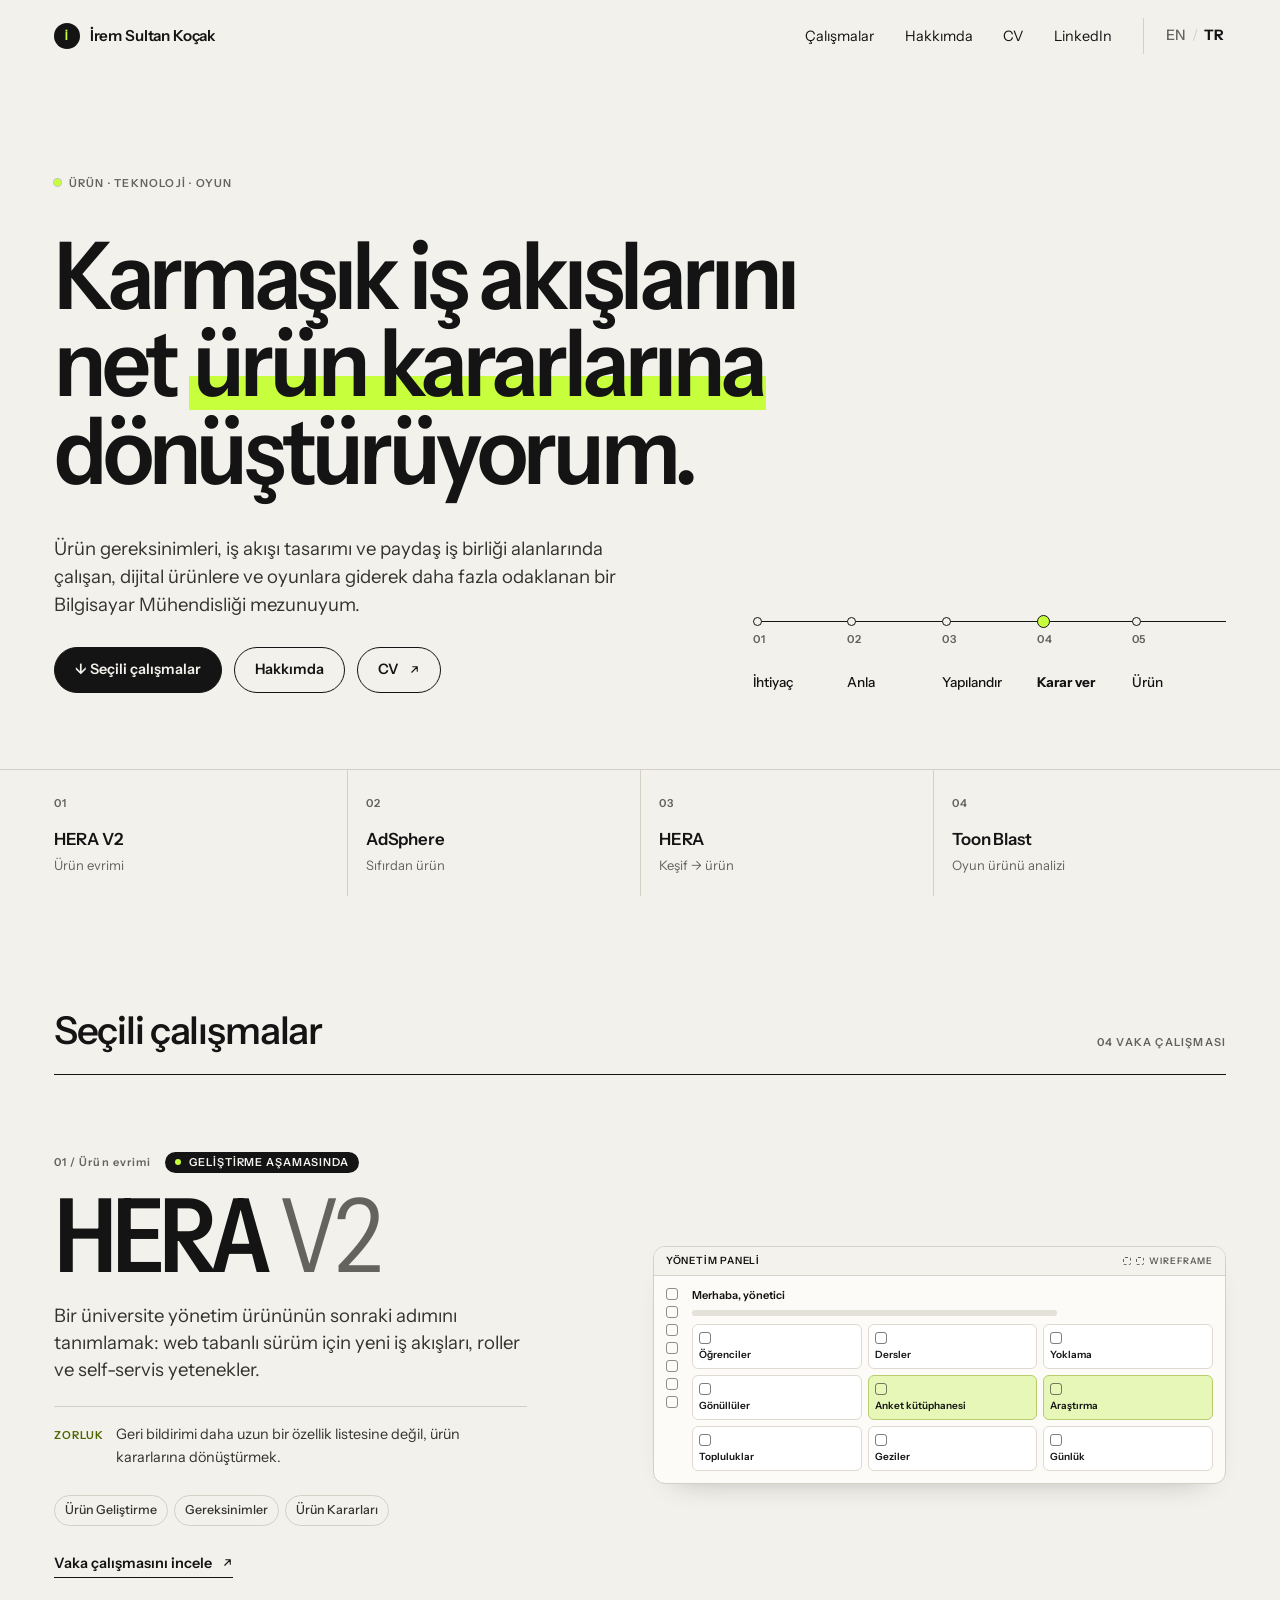
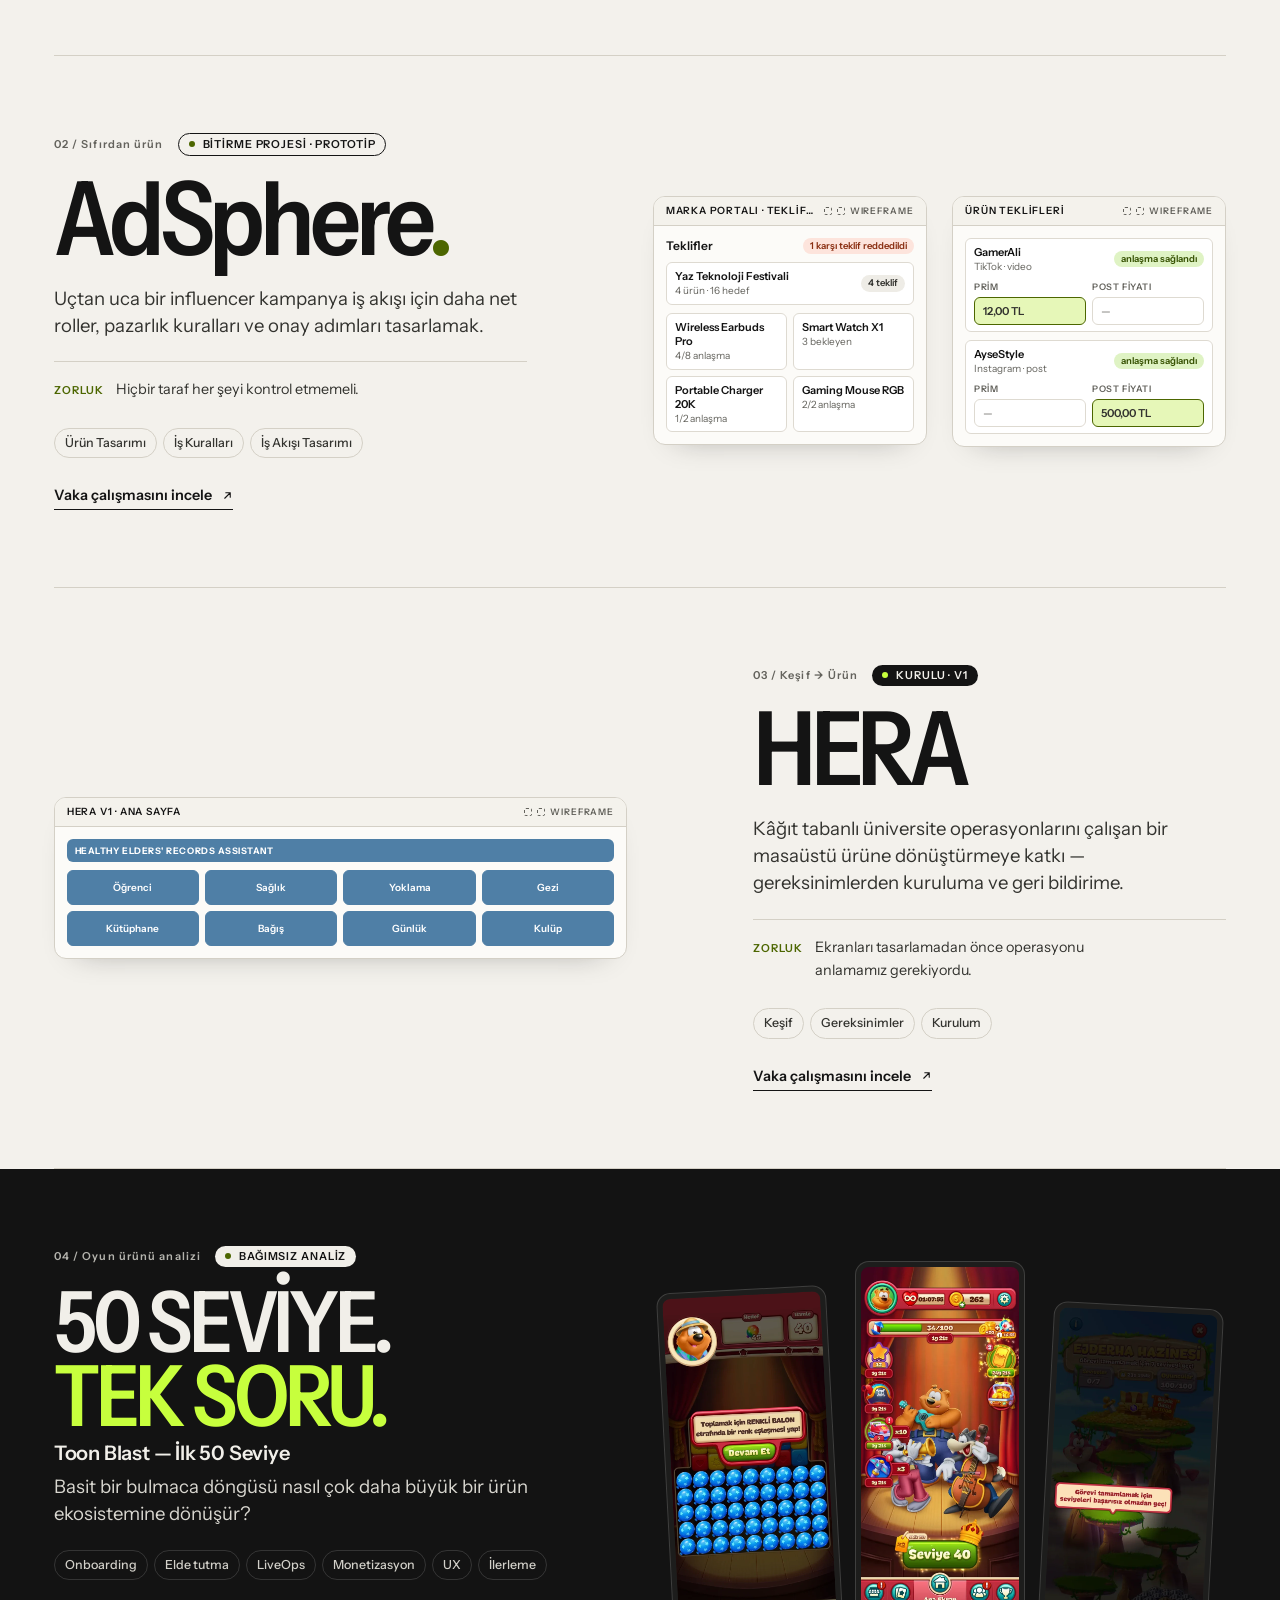
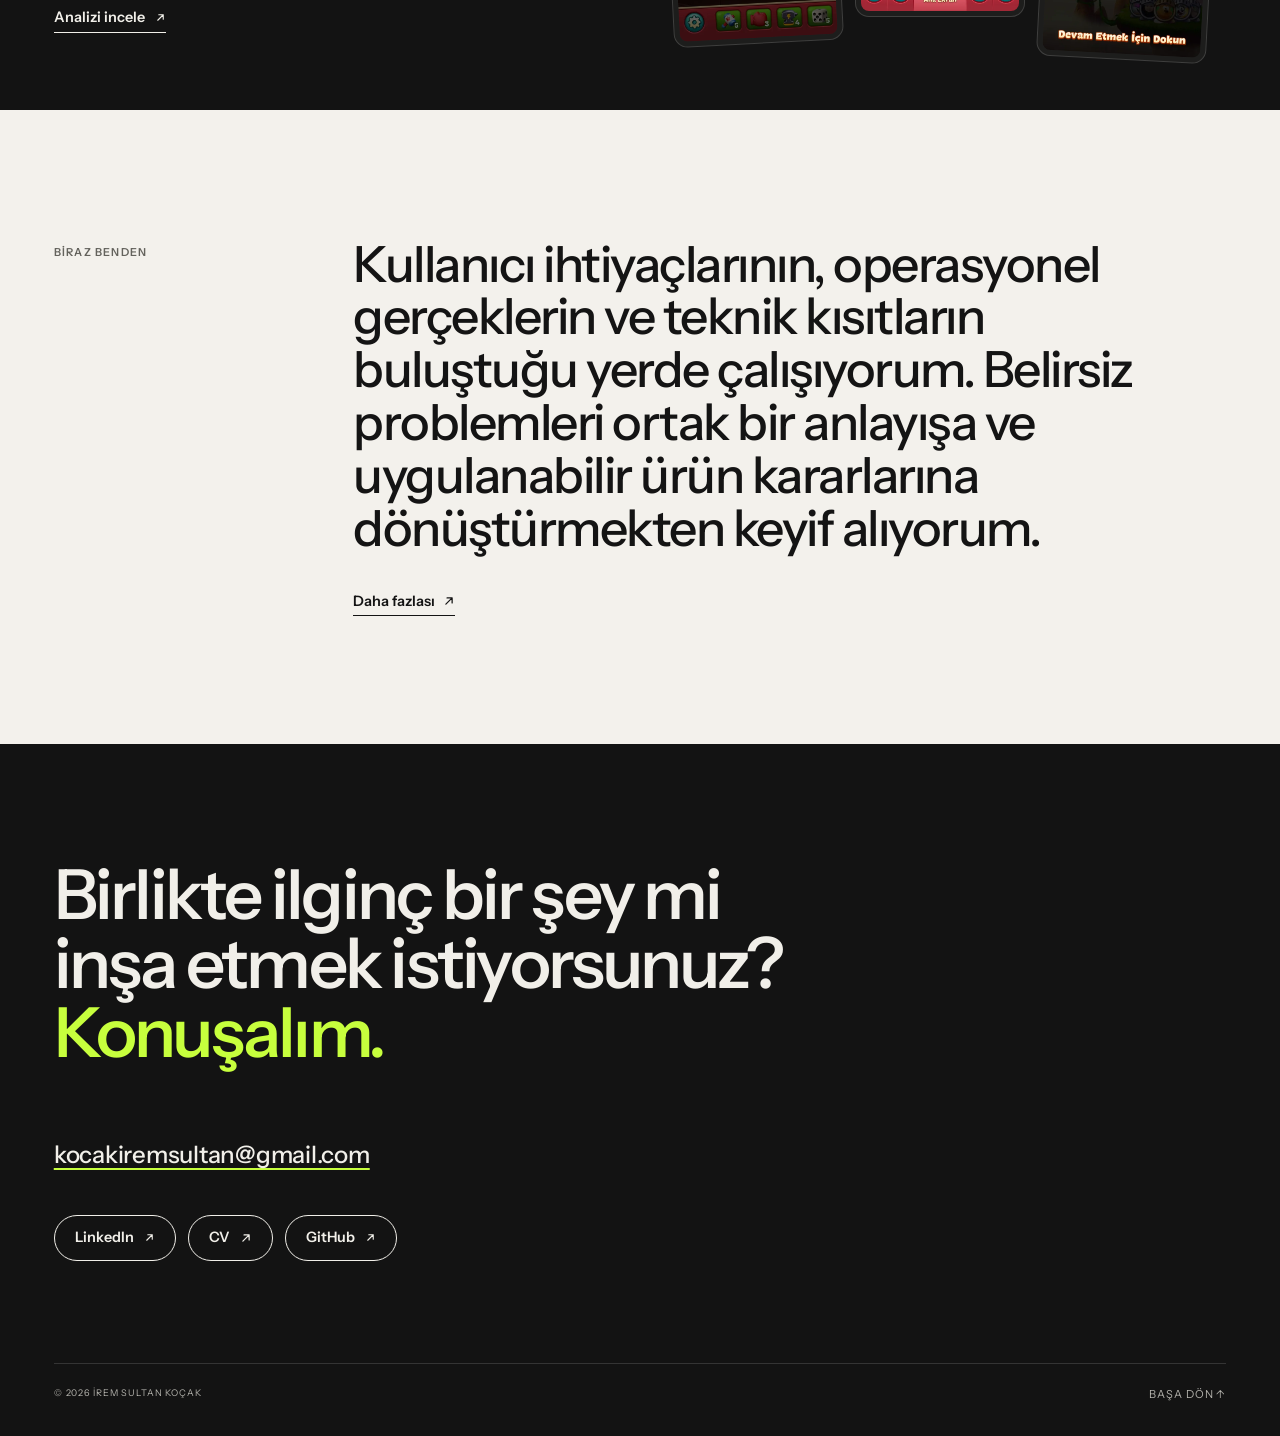
==== commit cf9b5d88: "Draw arrow icons in CSS so they never render as emoji Co-Authored-By: Claude Opus 5.5 (1M context) <" ====
--- a/tr/index.html
+++ b/tr/index.html
@@ -47,7 +47,7 @@
       </div>
       <div class="hero-side reveal reveal-d2">
         <p class="lead">Ürün gereksinimleri, iş akışı tasarımı ve paydaş iş birliği alanlarında çalışan, dijital ürünlere ve oyunlara giderek daha fazla odaklanan bir Bilgisayar Mühendisliği mezunuyum.</p>
-        <div class="btn-row"><a class="btn btn--primary" href="#work">↓ Seçili çalışmalar</a> <a class="btn btn--ghost" href="about.html">Hakkımda</a> <a class="btn btn--ghost" href="../assets/resume.pdf" target="_blank" rel="noopener">CV ↗</a></div>
+        <div class="btn-row"><a class="btn btn--primary" href="#work">↓ Seçili çalışmalar</a> <a class="btn btn--ghost" href="about.html">Hakkımda</a> <a class="btn btn--ghost" href="../assets/resume.pdf" target="_blank" rel="noopener">CV <span class="i-ne" aria-hidden="true"></span></a></div>
       </div>
       <figure class="hero-path reveal reveal-d3" aria-label="Nasıl çalışıyorum: İhtiyaç, Anla, Yapılandır, Karar ver, Ürün">
         <ol class="decide-path">
@@ -88,7 +88,7 @@
           <p class="feature-summary">Bir üniversite yönetim ürününün sonraki adımını tanımlamak: web tabanlı sürüm için yeni iş akışları, roller ve self-servis yetenekler.</p>
           <p class="feature-challenge"><span>Zorluk</span>Geri bildirimi daha uzun bir özellik listesine değil, ürün kararlarına dönüştürmek.</p>
           <ul class="tags" aria-label="Odak alanları"><li>Ürün Geliştirme</li><li>Gereksinimler</li><li>Ürün Kararları</li></ul>
-          <span class="feature-cta" aria-hidden="true">Vaka çalışmasını incele <span class="arrow">↗</span></span>
+          <span class="feature-cta" aria-hidden="true">Vaka çalışmasını incele <span class="arrow"><span class="i-ne" aria-hidden="true"></span></span></span>
         </div>
         <div class="f-media reveal reveal-d1">
           <figure class="wf-card is-right reveal" style="--wf-w:380px"><div class="wf" role="img" aria-label="Gerçek ekrana dayalı wireframe: geliştirme aşamasındaki HERA V2 yönetim paneli"><div class="wf-top"><b>Yönetim paneli</b><span><span lang="en">Wireframe</span></span></div><div class="wf-body"><div class="wf-split" style="grid-template-columns:18px 1fr"><div style="display:grid;gap:6px;align-content:start"><i class="wf-ico"></i><i class="wf-ico"></i><i class="wf-ico"></i><i class="wf-ico"></i><i class="wf-ico"></i><i class="wf-ico"></i><i class="wf-ico"></i></div><div style="display:grid;gap:8px"><span class="wf-t">Merhaba, yönetici</span><span class="wf-ln" style="--w:70%"></span><div class="wf-grid" style="--c:3"><div class="wf-tile"><i></i>Öğrenciler</div><div class="wf-tile"><i></i>Dersler</div><div class="wf-tile"><i></i>Yoklama</div><div class="wf-tile"><i></i>Gönüllüler</div><div class="wf-tile hl"><i></i>Anket kütüphanesi</div><div class="wf-tile hl"><i></i>Araştırma</div><div class="wf-tile"><i></i>Topluluklar</div><div class="wf-tile"><i></i>Geziler</div><div class="wf-tile"><i></i>Günlük</div></div></div></div></div></div></figure>
@@ -105,7 +105,7 @@
           <p class="feature-summary">Uçtan uca bir influencer kampanya iş akışı için daha net roller, pazarlık kuralları ve onay adımları tasarlamak.</p>
           <p class="feature-challenge"><span>Zorluk</span>Hiçbir taraf her şeyi kontrol etmemeli.</p>
           <ul class="tags" aria-label="Odak alanları"><li>Ürün Tasarımı</li><li>İş Kuralları</li><li>İş Akışı Tasarımı</li></ul>
-          <span class="feature-cta" aria-hidden="true">Vaka çalışmasını incele <span class="arrow">↗</span></span>
+          <span class="feature-cta" aria-hidden="true">Vaka çalışmasını incele <span class="arrow"><span class="i-ne" aria-hidden="true"></span></span></span>
         </div>
         <div class="f-media reveal reveal-d1">
           <div class="wf-row-cards end"><figure class="wf-card  reveal" style="--wf-w:320px"><div class="wf" role="img" aria-label="Gerçek ekrana dayalı wireframe: kampanya tekliflerini ürüne göre gruplayan AdSphere marka portalı"><div class="wf-top"><b>Marka portalı · teklifler</b><span><span lang="en">Wireframe</span></span></div><div class="wf-body"><div class="wf-row sb"><span class="wf-t" style="font-size:12px">Teklifler</span><span class="wf-pill warn">1 karşı teklif reddedildi</span></div><div class="wf-box wf-row sb"><span><span class="wf-t">Yaz Teknoloji Festivali</span><br><span class="wf-m">4 ürün · 16 hedef</span></span><span class="wf-pill">4 teklif</span></div><div class="wf-grid" style="--c:2"><div class="wf-box"><span class="wf-t">Wireless Earbuds Pro</span><br><span class="wf-m">4/8 anlaşma</span></div><div class="wf-box"><span class="wf-t">Smart Watch X1</span><br><span class="wf-m">3 bekleyen</span></div><div class="wf-box"><span class="wf-t">Portable Charger 20K</span><br><span class="wf-m">1/2 anlaşma</span></div><div class="wf-box"><span class="wf-t">Gaming Mouse RGB</span><br><span class="wf-m">2/2 anlaşma</span></div></div></div></div></figure><figure class="wf-card  reveal" style="--wf-w:300px"><div class="wf" role="img" aria-label="Gerçek ekrana dayalı wireframe: her anlaşmada prim ya da post fiyatı içeren AdSphere ürün teklifi listesi"><div class="wf-top"><b>Ürün teklifleri</b><span><span lang="en">Wireframe</span></span></div><div class="wf-body"><div class="wf-box" style="display:grid;gap:6px"><div class="wf-row sb"><span><span class="wf-t">GamerAli</span><br><span class="wf-m">TikTok · video</span></span><span class="wf-pill ok">anlaşma sağlandı</span></div><div class="wf-grid" style="--c:2"><div><span class="wf-k">Prim</span><div class="wf-box" style="margin-top:3px;border-color:var(--olive);background:var(--lime-soft);font-weight:600">12,00 TL</div></div><div><span class="wf-k">Post fiyatı</span><div class="wf-box" style="margin-top:3px;color:var(--muted)">—</div></div></div></div><div class="wf-box" style="display:grid;gap:6px"><div class="wf-row sb"><span><span class="wf-t">AyseStyle</span><br><span class="wf-m">Instagram · post</span></span><span class="wf-pill ok">anlaşma sağlandı</span></div><div class="wf-grid" style="--c:2"><div><span class="wf-k">Prim</span><div class="wf-box" style="margin-top:3px;color:var(--muted)">—</div></div><div><span class="wf-k">Post fiyatı</span><div class="wf-box" style="margin-top:3px;border-color:var(--olive);background:var(--lime-soft);font-weight:600">500,00 TL</div></div></div></div></div></div></figure></div>
@@ -125,7 +125,7 @@
           <p class="feature-summary">Kâğıt tabanlı üniversite operasyonlarını çalışan bir masaüstü ürüne dönüştürmeye katkı — gereksinimlerden kuruluma ve geri bildirime.</p>
           <p class="feature-challenge"><span>Zorluk</span>Ekranları tasarlamadan önce operasyonu anlamamız gerekiyordu.</p>
           <ul class="tags" aria-label="Odak alanları"><li>Keşif</li><li>Gereksinimler</li><li>Kurulum</li></ul>
-          <span class="feature-cta" aria-hidden="true">Vaka çalışmasını incele <span class="arrow">↗</span></span>
+          <span class="feature-cta" aria-hidden="true">Vaka çalışmasını incele <span class="arrow"><span class="i-ne" aria-hidden="true"></span></span></span>
         </div>
       </div>
     </article>
@@ -141,7 +141,7 @@
           <h4 class="h4" style="font-size:1.25rem;margin-bottom:10px">Toon Blast — İlk 50 Seviye</h4>
           <p class="feature-summary">Basit bir bulmaca döngüsü nasıl çok daha büyük bir ürün ekosistemine dönüşür?</p>
           <ul class="tags" aria-label="Odak alanları"><li>Onboarding</li><li>Elde tutma</li><li>LiveOps</li><li>Monetizasyon</li><li>UX</li><li>İlerleme</li></ul>
-          <span class="feature-cta" aria-hidden="true">Analizi incele <span class="arrow">↗</span></span>
+          <span class="feature-cta" aria-hidden="true">Analizi incele <span class="arrow"><span class="i-ne" aria-hidden="true"></span></span></span>
         </div>
         <div class="f-media reveal reveal-d1">
           <div class="phones">
@@ -161,7 +161,7 @@
       <p class="eyebrow">Biraz benden</p>
       <div class="about-body reveal">
         <h2 id="about-title" class="h2">Kullanıcı ihtiyaçlarının, operasyonel gerçeklerin ve teknik kısıtların buluştuğu yerde çalışıyorum. Belirsiz problemleri ortak bir anlayışa ve uygulanabilir ürün kararlarına dönüştürmekten keyif alıyorum.</h2>
-        <a class="link" href="about.html">Daha fazlası <span class="arrow">↗</span></a>
+        <a class="link" href="about.html">Daha fazlası <span class="arrow"><span class="i-ne" aria-hidden="true"></span></span></a>
       </div>
     </div>
   </section>
@@ -171,7 +171,7 @@
   <div class="container">
     <p class="footer-cta">Birlikte ilginç bir şey mi inşa etmek istiyorsunuz? <em>Konuşalım.</em></p>
     <p class="footer-mail"><a href="mailto:kocakiremsultan@gmail.com">kocakiremsultan@gmail.com</a></p>
-    <div class="footer-links"><a class="btn" href="https://www.linkedin.com/in/irem-sultan-kocak" rel="noopener">LinkedIn ↗</a> <a class="btn" href="../assets/resume.pdf" target="_blank" rel="noopener">CV ↗</a> <a class="btn" href="https://github.com/iremsultankocak" rel="noopener">GitHub ↗</a></div>
+    <div class="footer-links"><a class="btn" href="https://www.linkedin.com/in/irem-sultan-kocak" rel="noopener">LinkedIn <span class="i-ne" aria-hidden="true"></span></a> <a class="btn" href="../assets/resume.pdf" target="_blank" rel="noopener">CV <span class="i-ne" aria-hidden="true"></span></a> <a class="btn" href="https://github.com/iremsultankocak" rel="noopener">GitHub <span class="i-ne" aria-hidden="true"></span></a></div>
     <div class="footer-meta"><small>© 2026 İrem Sultan Koçak</small><a href="#main">Başa dön ↑</a></div>
   </div>
 </footer>
--- a/styles.css
+++ b/styles.css
@@ -228,7 +228,7 @@
 .nav-list a::after { content: ""; position: absolute; left: 0; right: 0; bottom: 0; height: 2px; background: var(--lime); transform: scaleX(0); transform-origin: left; transition: transform .3s var(--ease); }
 .nav-list a:hover::after, .nav-list a[aria-current="page"]::after { transform: scaleX(1); }
 .nav-list a[aria-current="page"] { font-weight: 600; }
-.ext::after { content: " ↗"; }
+.ext::after { content: ""; display: inline-block; width: .62em; height: .62em; margin-left: .32em; background: currentColor; -webkit-mask: var(--i-ne) center / contain no-repeat; mask: var(--i-ne) center / contain no-repeat; }
 .nav-toggle { display: none; }
 
 @media (max-width: 760px) {
@@ -1299,3 +1299,13 @@
   .nav-list .lang-switch { border-left: 0; padding: 14px 0 0; gap: 10px; font-size: 1rem; }
   .nav-list .lang-switch a { display: inline; font-size: 1rem; padding: 4px 0; }
 }
+
+/* Arrow icons drawn in CSS: Unicode ↗ / ↔ render as colour emoji on iOS and some Android fonts */
+:root {
+  --i-ne: url("data:image/svg+xml,%3Csvg xmlns='http://www.w3.org/2000/svg' viewBox='0 0 16 16' fill='none' stroke='black' stroke-width='1.6' stroke-linecap='round' stroke-linejoin='round'%3E%3Cpath d='M4 12 12 4M5.5 4H12v6.5'/%3E%3C/svg%3E");
+  --i-lr: url("data:image/svg+xml,%3Csvg xmlns='http://www.w3.org/2000/svg' viewBox='0 0 16 16' fill='none' stroke='black' stroke-width='1.4' stroke-linecap='round' stroke-linejoin='round'%3E%3Cpath d='M2 8h12M5 5 2 8l3 3M11 5l3 3-3 3'/%3E%3C/svg%3E");
+}
+.i-ne, .i-lr { display: inline-block; width: .8em; height: .8em; vertical-align: -.06em; background: currentColor; -webkit-mask: var(--i-ne) center / contain no-repeat; mask: var(--i-ne) center / contain no-repeat; }
+.i-lr { width: 1em; height: 1em; vertical-align: -.12em; -webkit-mask-image: var(--i-lr); mask-image: var(--i-lr); }
+.caption-label .i-ne { margin-right: .3em; }
+.ads-logic-center b .i-lr, .sides .i-lr { width: 1.1em; height: 1.1em; }
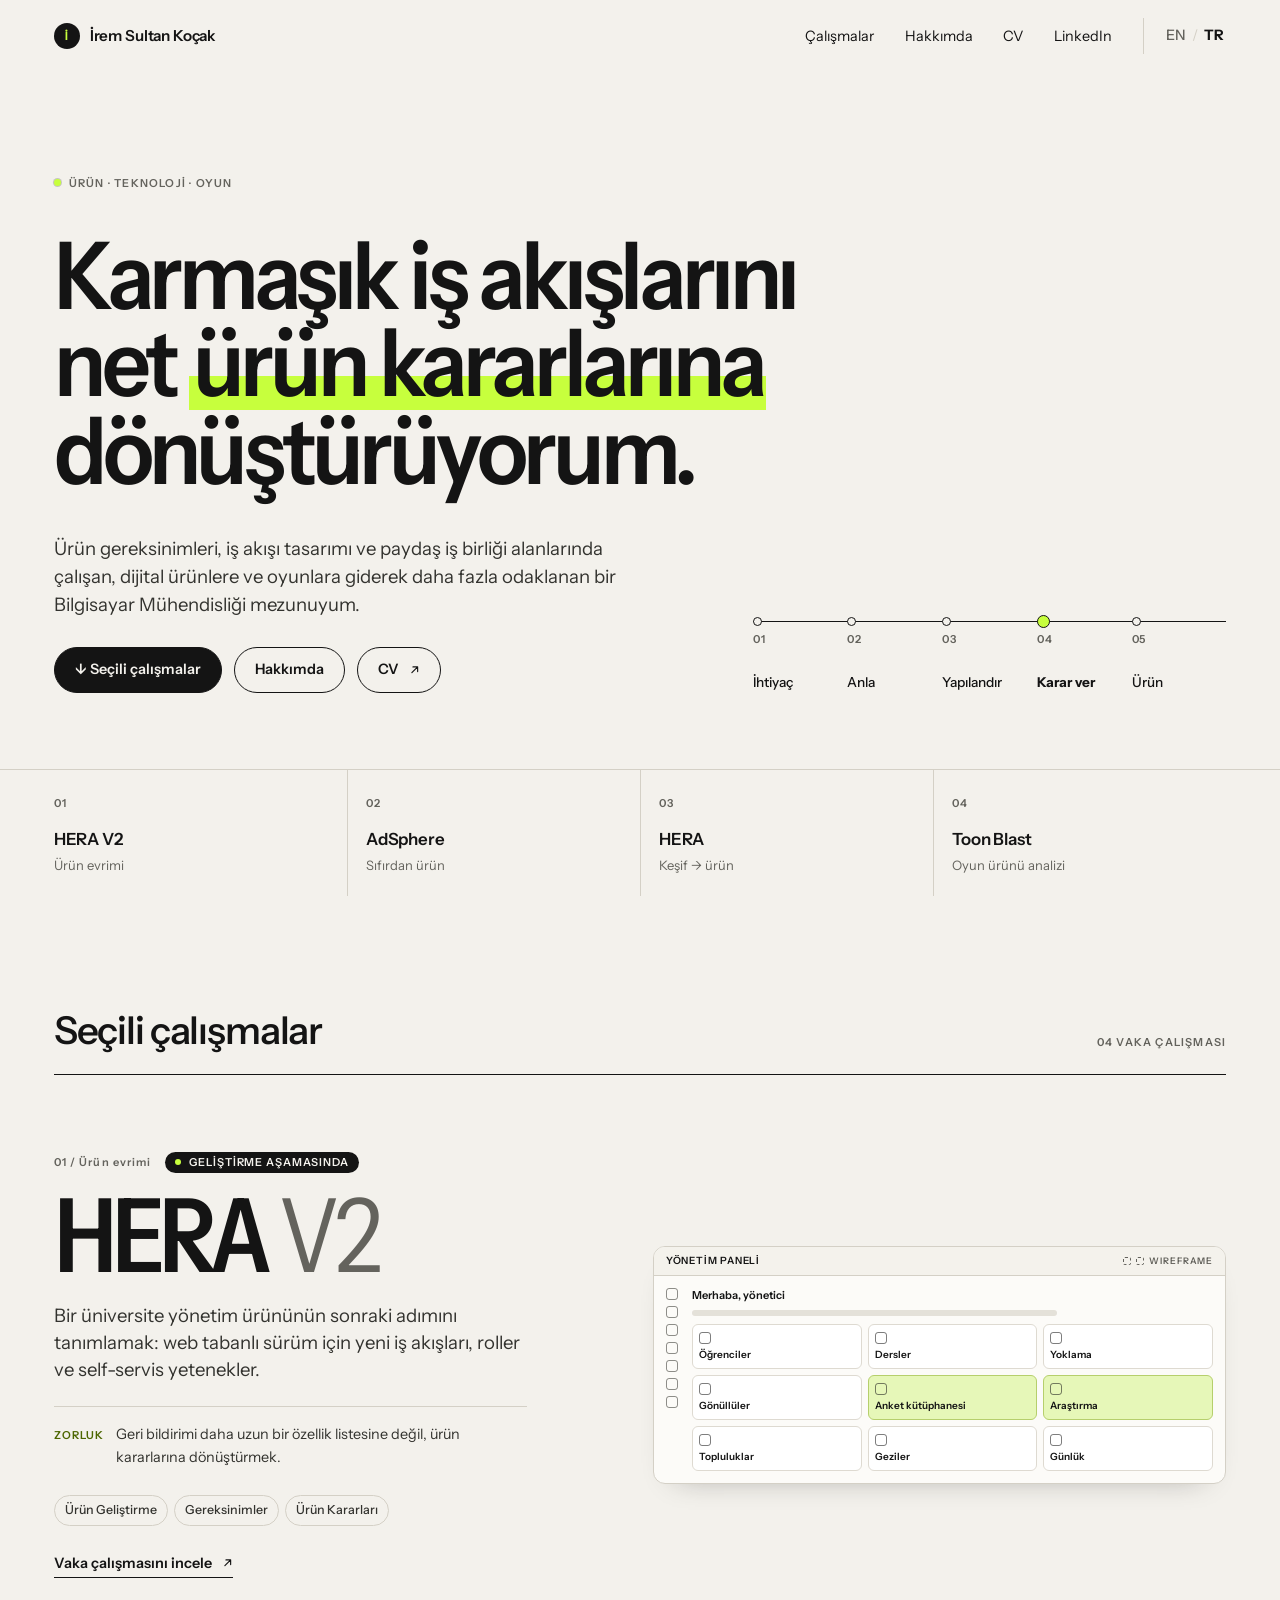
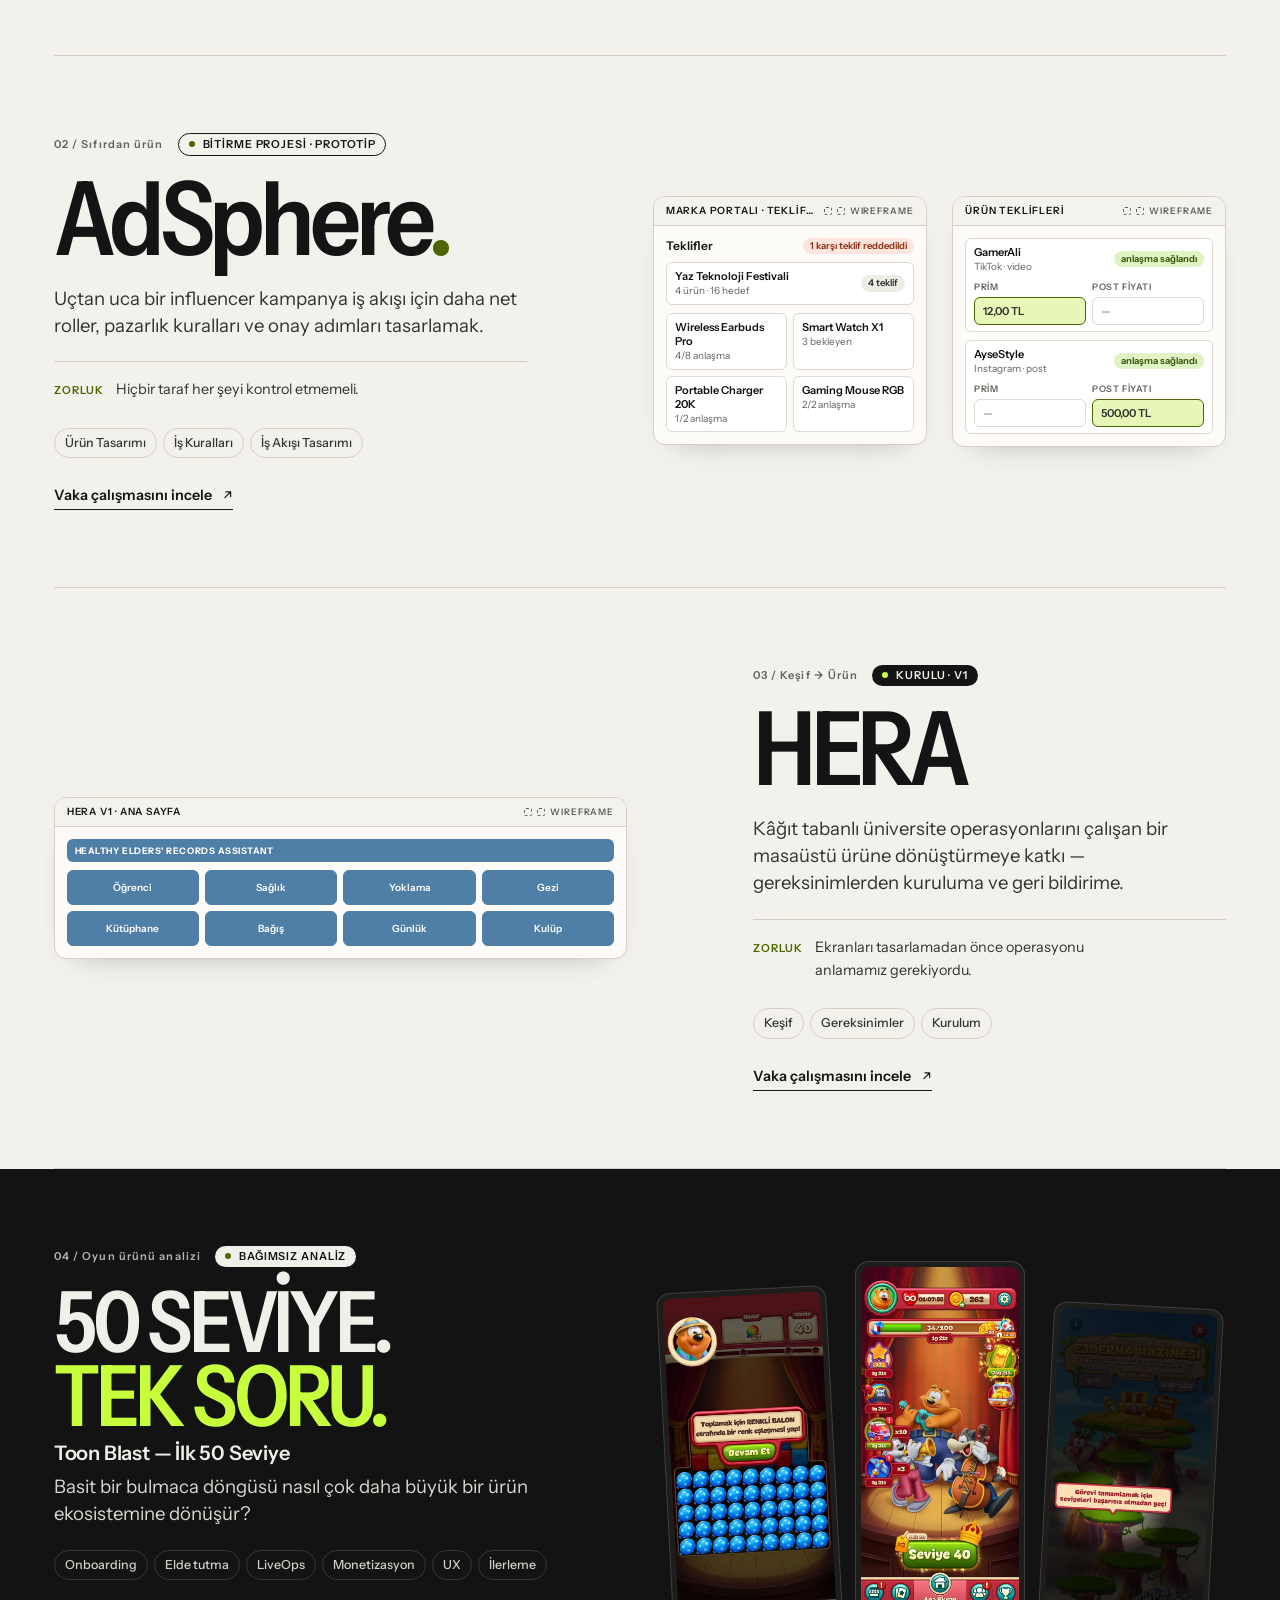
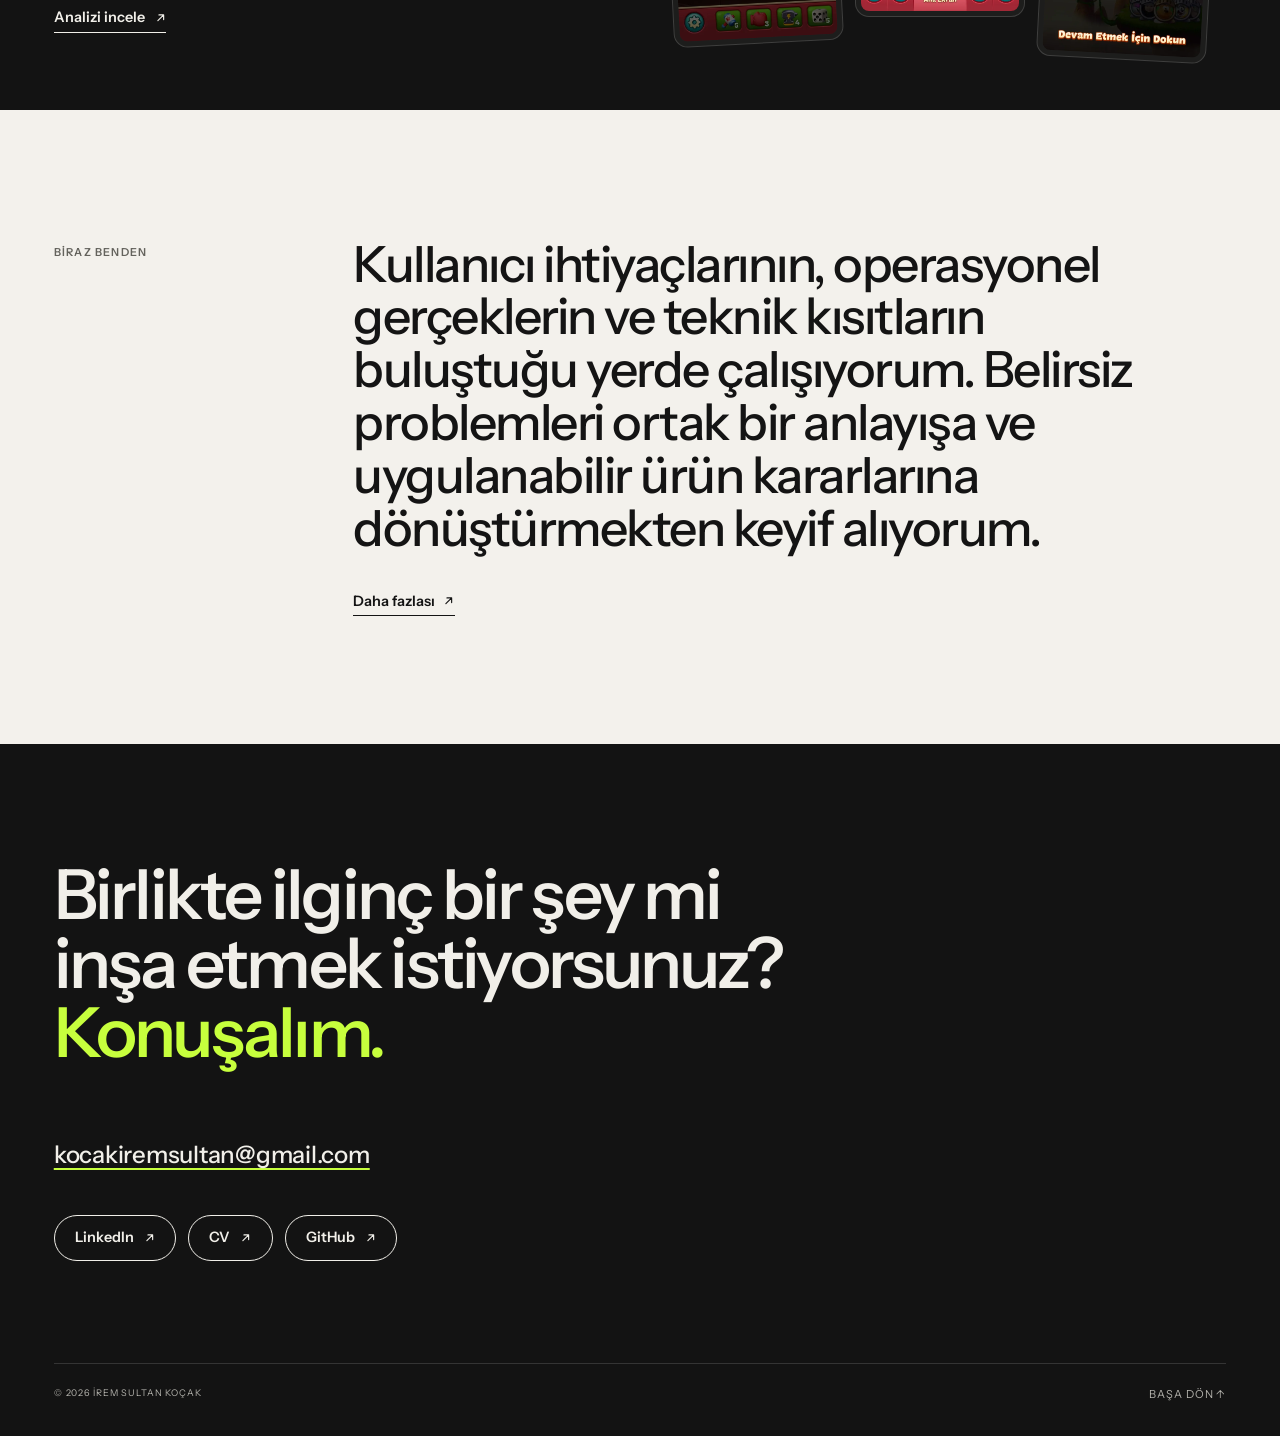
==== commit fa38df59: "Inline SVG arrows and version CSS/JS links to avoid stale cache Co-Authored-By: Claude Opus 5.5 (1M " ====
--- a/tr/index.html
+++ b/tr/index.html
@@ -15,9 +15,9 @@
 <link rel="alternate" hreflang="en" href="https://iremsultankocak.github.io/">
 <link rel="alternate" hreflang="tr" href="https://iremsultankocak.github.io/tr/">
 <link rel="alternate" hreflang="x-default" href="https://iremsultankocak.github.io/">
-<link rel="stylesheet" href="../styles.css">
+<link rel="stylesheet" href="../styles.css?v=20261012">
 <script>document.documentElement.classList.add('js')</script>
-<script src="../main.js" defer=""></script>
+<script src="../main.js?v=20261012" defer=""></script>
 </head>
 <body>
 <a class="skip-link" href="#main">İçeriğe geç</a>
@@ -47,7 +47,7 @@
       </div>
       <div class="hero-side reveal reveal-d2">
         <p class="lead">Ürün gereksinimleri, iş akışı tasarımı ve paydaş iş birliği alanlarında çalışan, dijital ürünlere ve oyunlara giderek daha fazla odaklanan bir Bilgisayar Mühendisliği mezunuyum.</p>
-        <div class="btn-row"><a class="btn btn--primary" href="#work">↓ Seçili çalışmalar</a> <a class="btn btn--ghost" href="about.html">Hakkımda</a> <a class="btn btn--ghost" href="../assets/resume.pdf" target="_blank" rel="noopener">CV <span class="i-ne" aria-hidden="true"></span></a></div>
+        <div class="btn-row"><a class="btn btn--primary" href="#work">↓ Seçili çalışmalar</a> <a class="btn btn--ghost" href="about.html">Hakkımda</a> <a class="btn btn--ghost" href="../assets/resume.pdf" target="_blank" rel="noopener">CV <svg class="i-ne" aria-hidden="true" width="0.8em" height="0.8em" viewBox="0 0 16 16" fill="none" stroke="currentColor" stroke-width="1.6" stroke-linecap="round" stroke-linejoin="round"><path d="M4 12 12 4M5.5 4H12v6.5"></path></svg></a></div>
       </div>
       <figure class="hero-path reveal reveal-d3" aria-label="Nasıl çalışıyorum: İhtiyaç, Anla, Yapılandır, Karar ver, Ürün">
         <ol class="decide-path">
@@ -88,7 +88,7 @@
           <p class="feature-summary">Bir üniversite yönetim ürününün sonraki adımını tanımlamak: web tabanlı sürüm için yeni iş akışları, roller ve self-servis yetenekler.</p>
           <p class="feature-challenge"><span>Zorluk</span>Geri bildirimi daha uzun bir özellik listesine değil, ürün kararlarına dönüştürmek.</p>
           <ul class="tags" aria-label="Odak alanları"><li>Ürün Geliştirme</li><li>Gereksinimler</li><li>Ürün Kararları</li></ul>
-          <span class="feature-cta" aria-hidden="true">Vaka çalışmasını incele <span class="arrow"><span class="i-ne" aria-hidden="true"></span></span></span>
+          <span class="feature-cta" aria-hidden="true">Vaka çalışmasını incele <span class="arrow"><svg class="i-ne" aria-hidden="true" width="0.8em" height="0.8em" viewBox="0 0 16 16" fill="none" stroke="currentColor" stroke-width="1.6" stroke-linecap="round" stroke-linejoin="round"><path d="M4 12 12 4M5.5 4H12v6.5"></path></svg></span></span>
         </div>
         <div class="f-media reveal reveal-d1">
           <figure class="wf-card is-right reveal" style="--wf-w:380px"><div class="wf" role="img" aria-label="Gerçek ekrana dayalı wireframe: geliştirme aşamasındaki HERA V2 yönetim paneli"><div class="wf-top"><b>Yönetim paneli</b><span><span lang="en">Wireframe</span></span></div><div class="wf-body"><div class="wf-split" style="grid-template-columns:18px 1fr"><div style="display:grid;gap:6px;align-content:start"><i class="wf-ico"></i><i class="wf-ico"></i><i class="wf-ico"></i><i class="wf-ico"></i><i class="wf-ico"></i><i class="wf-ico"></i><i class="wf-ico"></i></div><div style="display:grid;gap:8px"><span class="wf-t">Merhaba, yönetici</span><span class="wf-ln" style="--w:70%"></span><div class="wf-grid" style="--c:3"><div class="wf-tile"><i></i>Öğrenciler</div><div class="wf-tile"><i></i>Dersler</div><div class="wf-tile"><i></i>Yoklama</div><div class="wf-tile"><i></i>Gönüllüler</div><div class="wf-tile hl"><i></i>Anket kütüphanesi</div><div class="wf-tile hl"><i></i>Araştırma</div><div class="wf-tile"><i></i>Topluluklar</div><div class="wf-tile"><i></i>Geziler</div><div class="wf-tile"><i></i>Günlük</div></div></div></div></div></div></figure>
@@ -105,7 +105,7 @@
           <p class="feature-summary">Uçtan uca bir influencer kampanya iş akışı için daha net roller, pazarlık kuralları ve onay adımları tasarlamak.</p>
           <p class="feature-challenge"><span>Zorluk</span>Hiçbir taraf her şeyi kontrol etmemeli.</p>
           <ul class="tags" aria-label="Odak alanları"><li>Ürün Tasarımı</li><li>İş Kuralları</li><li>İş Akışı Tasarımı</li></ul>
-          <span class="feature-cta" aria-hidden="true">Vaka çalışmasını incele <span class="arrow"><span class="i-ne" aria-hidden="true"></span></span></span>
+          <span class="feature-cta" aria-hidden="true">Vaka çalışmasını incele <span class="arrow"><svg class="i-ne" aria-hidden="true" width="0.8em" height="0.8em" viewBox="0 0 16 16" fill="none" stroke="currentColor" stroke-width="1.6" stroke-linecap="round" stroke-linejoin="round"><path d="M4 12 12 4M5.5 4H12v6.5"></path></svg></span></span>
         </div>
         <div class="f-media reveal reveal-d1">
           <div class="wf-row-cards end"><figure class="wf-card  reveal" style="--wf-w:320px"><div class="wf" role="img" aria-label="Gerçek ekrana dayalı wireframe: kampanya tekliflerini ürüne göre gruplayan AdSphere marka portalı"><div class="wf-top"><b>Marka portalı · teklifler</b><span><span lang="en">Wireframe</span></span></div><div class="wf-body"><div class="wf-row sb"><span class="wf-t" style="font-size:12px">Teklifler</span><span class="wf-pill warn">1 karşı teklif reddedildi</span></div><div class="wf-box wf-row sb"><span><span class="wf-t">Yaz Teknoloji Festivali</span><br><span class="wf-m">4 ürün · 16 hedef</span></span><span class="wf-pill">4 teklif</span></div><div class="wf-grid" style="--c:2"><div class="wf-box"><span class="wf-t">Wireless Earbuds Pro</span><br><span class="wf-m">4/8 anlaşma</span></div><div class="wf-box"><span class="wf-t">Smart Watch X1</span><br><span class="wf-m">3 bekleyen</span></div><div class="wf-box"><span class="wf-t">Portable Charger 20K</span><br><span class="wf-m">1/2 anlaşma</span></div><div class="wf-box"><span class="wf-t">Gaming Mouse RGB</span><br><span class="wf-m">2/2 anlaşma</span></div></div></div></div></figure><figure class="wf-card  reveal" style="--wf-w:300px"><div class="wf" role="img" aria-label="Gerçek ekrana dayalı wireframe: her anlaşmada prim ya da post fiyatı içeren AdSphere ürün teklifi listesi"><div class="wf-top"><b>Ürün teklifleri</b><span><span lang="en">Wireframe</span></span></div><div class="wf-body"><div class="wf-box" style="display:grid;gap:6px"><div class="wf-row sb"><span><span class="wf-t">GamerAli</span><br><span class="wf-m">TikTok · video</span></span><span class="wf-pill ok">anlaşma sağlandı</span></div><div class="wf-grid" style="--c:2"><div><span class="wf-k">Prim</span><div class="wf-box" style="margin-top:3px;border-color:var(--olive);background:var(--lime-soft);font-weight:600">12,00 TL</div></div><div><span class="wf-k">Post fiyatı</span><div class="wf-box" style="margin-top:3px;color:var(--muted)">—</div></div></div></div><div class="wf-box" style="display:grid;gap:6px"><div class="wf-row sb"><span><span class="wf-t">AyseStyle</span><br><span class="wf-m">Instagram · post</span></span><span class="wf-pill ok">anlaşma sağlandı</span></div><div class="wf-grid" style="--c:2"><div><span class="wf-k">Prim</span><div class="wf-box" style="margin-top:3px;color:var(--muted)">—</div></div><div><span class="wf-k">Post fiyatı</span><div class="wf-box" style="margin-top:3px;border-color:var(--olive);background:var(--lime-soft);font-weight:600">500,00 TL</div></div></div></div></div></div></figure></div>
@@ -125,7 +125,7 @@
           <p class="feature-summary">Kâğıt tabanlı üniversite operasyonlarını çalışan bir masaüstü ürüne dönüştürmeye katkı — gereksinimlerden kuruluma ve geri bildirime.</p>
           <p class="feature-challenge"><span>Zorluk</span>Ekranları tasarlamadan önce operasyonu anlamamız gerekiyordu.</p>
           <ul class="tags" aria-label="Odak alanları"><li>Keşif</li><li>Gereksinimler</li><li>Kurulum</li></ul>
-          <span class="feature-cta" aria-hidden="true">Vaka çalışmasını incele <span class="arrow"><span class="i-ne" aria-hidden="true"></span></span></span>
+          <span class="feature-cta" aria-hidden="true">Vaka çalışmasını incele <span class="arrow"><svg class="i-ne" aria-hidden="true" width="0.8em" height="0.8em" viewBox="0 0 16 16" fill="none" stroke="currentColor" stroke-width="1.6" stroke-linecap="round" stroke-linejoin="round"><path d="M4 12 12 4M5.5 4H12v6.5"></path></svg></span></span>
         </div>
       </div>
     </article>
@@ -141,7 +141,7 @@
           <h4 class="h4" style="font-size:1.25rem;margin-bottom:10px">Toon Blast — İlk 50 Seviye</h4>
           <p class="feature-summary">Basit bir bulmaca döngüsü nasıl çok daha büyük bir ürün ekosistemine dönüşür?</p>
           <ul class="tags" aria-label="Odak alanları"><li>Onboarding</li><li>Elde tutma</li><li>LiveOps</li><li>Monetizasyon</li><li>UX</li><li>İlerleme</li></ul>
-          <span class="feature-cta" aria-hidden="true">Analizi incele <span class="arrow"><span class="i-ne" aria-hidden="true"></span></span></span>
+          <span class="feature-cta" aria-hidden="true">Analizi incele <span class="arrow"><svg class="i-ne" aria-hidden="true" width="0.8em" height="0.8em" viewBox="0 0 16 16" fill="none" stroke="currentColor" stroke-width="1.6" stroke-linecap="round" stroke-linejoin="round"><path d="M4 12 12 4M5.5 4H12v6.5"></path></svg></span></span>
         </div>
         <div class="f-media reveal reveal-d1">
           <div class="phones">
@@ -161,7 +161,7 @@
       <p class="eyebrow">Biraz benden</p>
       <div class="about-body reveal">
         <h2 id="about-title" class="h2">Kullanıcı ihtiyaçlarının, operasyonel gerçeklerin ve teknik kısıtların buluştuğu yerde çalışıyorum. Belirsiz problemleri ortak bir anlayışa ve uygulanabilir ürün kararlarına dönüştürmekten keyif alıyorum.</h2>
-        <a class="link" href="about.html">Daha fazlası <span class="arrow"><span class="i-ne" aria-hidden="true"></span></span></a>
+        <a class="link" href="about.html">Daha fazlası <span class="arrow"><svg class="i-ne" aria-hidden="true" width="0.8em" height="0.8em" viewBox="0 0 16 16" fill="none" stroke="currentColor" stroke-width="1.6" stroke-linecap="round" stroke-linejoin="round"><path d="M4 12 12 4M5.5 4H12v6.5"></path></svg></span></a>
       </div>
     </div>
   </section>
@@ -171,7 +171,7 @@
   <div class="container">
     <p class="footer-cta">Birlikte ilginç bir şey mi inşa etmek istiyorsunuz? <em>Konuşalım.</em></p>
     <p class="footer-mail"><a href="mailto:kocakiremsultan@gmail.com">kocakiremsultan@gmail.com</a></p>
-    <div class="footer-links"><a class="btn" href="https://www.linkedin.com/in/irem-sultan-kocak" rel="noopener">LinkedIn <span class="i-ne" aria-hidden="true"></span></a> <a class="btn" href="../assets/resume.pdf" target="_blank" rel="noopener">CV <span class="i-ne" aria-hidden="true"></span></a> <a class="btn" href="https://github.com/iremsultankocak" rel="noopener">GitHub <span class="i-ne" aria-hidden="true"></span></a></div>
+    <div class="footer-links"><a class="btn" href="https://www.linkedin.com/in/irem-sultan-kocak" rel="noopener">LinkedIn <svg class="i-ne" aria-hidden="true" width="0.8em" height="0.8em" viewBox="0 0 16 16" fill="none" stroke="currentColor" stroke-width="1.6" stroke-linecap="round" stroke-linejoin="round"><path d="M4 12 12 4M5.5 4H12v6.5"></path></svg></a> <a class="btn" href="../assets/resume.pdf" target="_blank" rel="noopener">CV <svg class="i-ne" aria-hidden="true" width="0.8em" height="0.8em" viewBox="0 0 16 16" fill="none" stroke="currentColor" stroke-width="1.6" stroke-linecap="round" stroke-linejoin="round"><path d="M4 12 12 4M5.5 4H12v6.5"></path></svg></a> <a class="btn" href="https://github.com/iremsultankocak" rel="noopener">GitHub <svg class="i-ne" aria-hidden="true" width="0.8em" height="0.8em" viewBox="0 0 16 16" fill="none" stroke="currentColor" stroke-width="1.6" stroke-linecap="round" stroke-linejoin="round"><path d="M4 12 12 4M5.5 4H12v6.5"></path></svg></a></div>
     <div class="footer-meta"><small>© 2026 İrem Sultan Koçak</small><a href="#main">Başa dön ↑</a></div>
   </div>
 </footer>
--- a/styles.css
+++ b/styles.css
@@ -1305,7 +1305,7 @@
   --i-ne: url("data:image/svg+xml,%3Csvg xmlns='http://www.w3.org/2000/svg' viewBox='0 0 16 16' fill='none' stroke='black' stroke-width='1.6' stroke-linecap='round' stroke-linejoin='round'%3E%3Cpath d='M4 12 12 4M5.5 4H12v6.5'/%3E%3C/svg%3E");
   --i-lr: url("data:image/svg+xml,%3Csvg xmlns='http://www.w3.org/2000/svg' viewBox='0 0 16 16' fill='none' stroke='black' stroke-width='1.4' stroke-linecap='round' stroke-linejoin='round'%3E%3Cpath d='M2 8h12M5 5 2 8l3 3M11 5l3 3-3 3'/%3E%3C/svg%3E");
 }
-.i-ne, .i-lr { display: inline-block; width: .8em; height: .8em; vertical-align: -.06em; background: currentColor; -webkit-mask: var(--i-ne) center / contain no-repeat; mask: var(--i-ne) center / contain no-repeat; }
-.i-lr { width: 1em; height: 1em; vertical-align: -.12em; -webkit-mask-image: var(--i-lr); mask-image: var(--i-lr); }
+.i-ne, .i-lr { display: inline-block; flex: none; vertical-align: -.06em; overflow: visible; }
+.i-lr { vertical-align: -.14em; }
 .caption-label .i-ne { margin-right: .3em; }
 .ads-logic-center b .i-lr, .sides .i-lr { width: 1.1em; height: 1.1em; }
